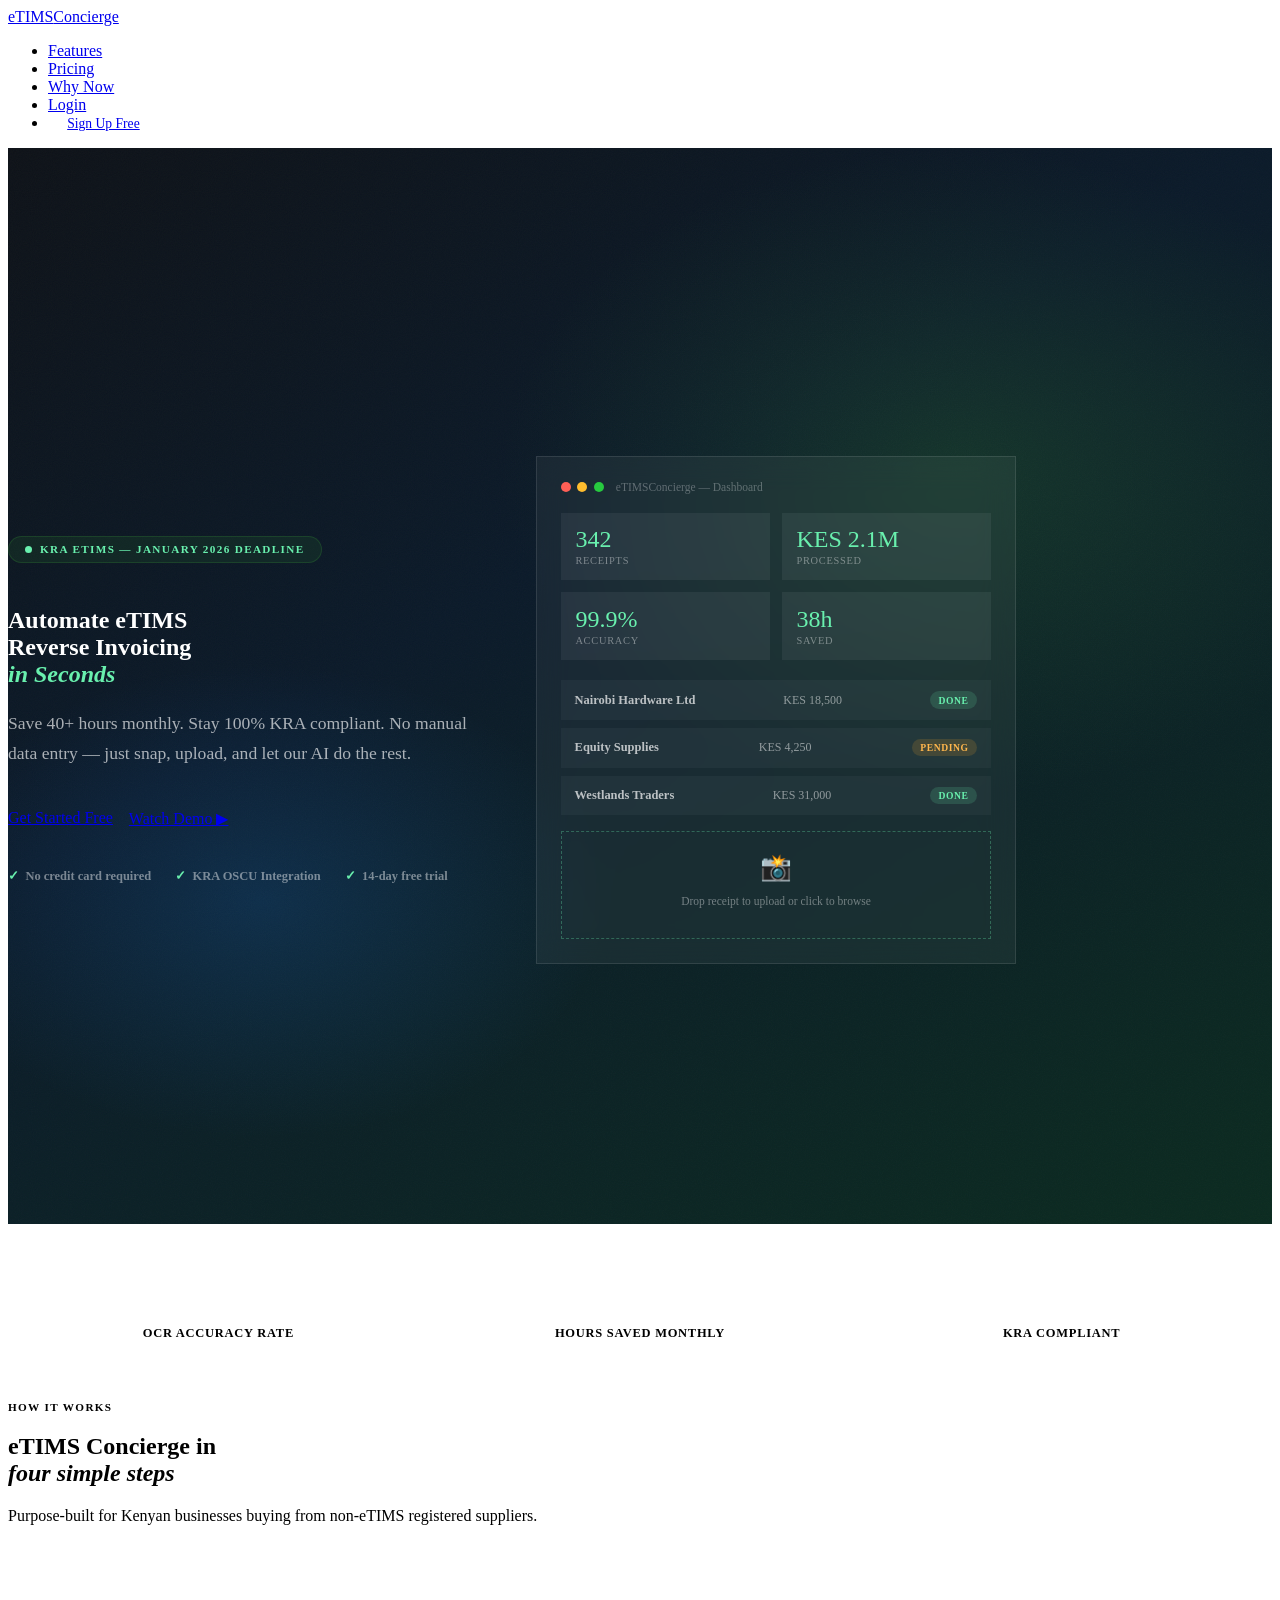
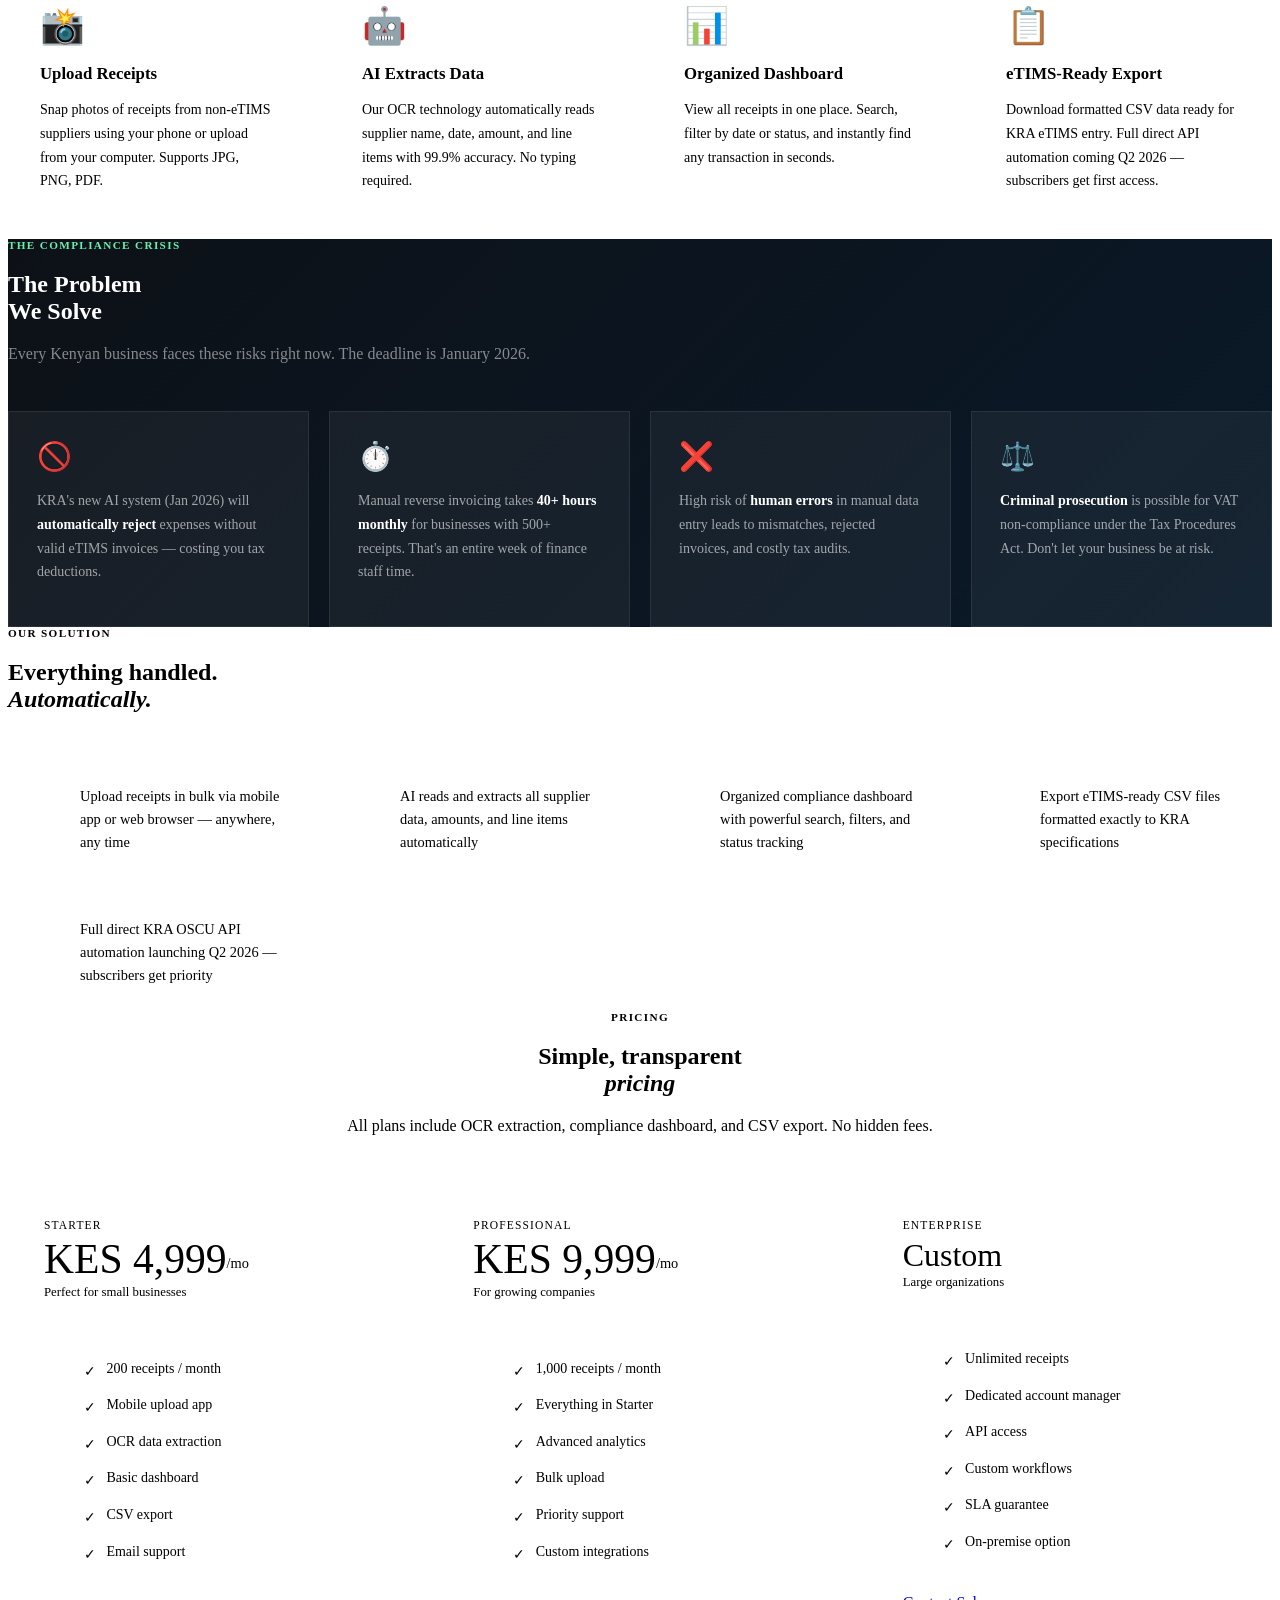
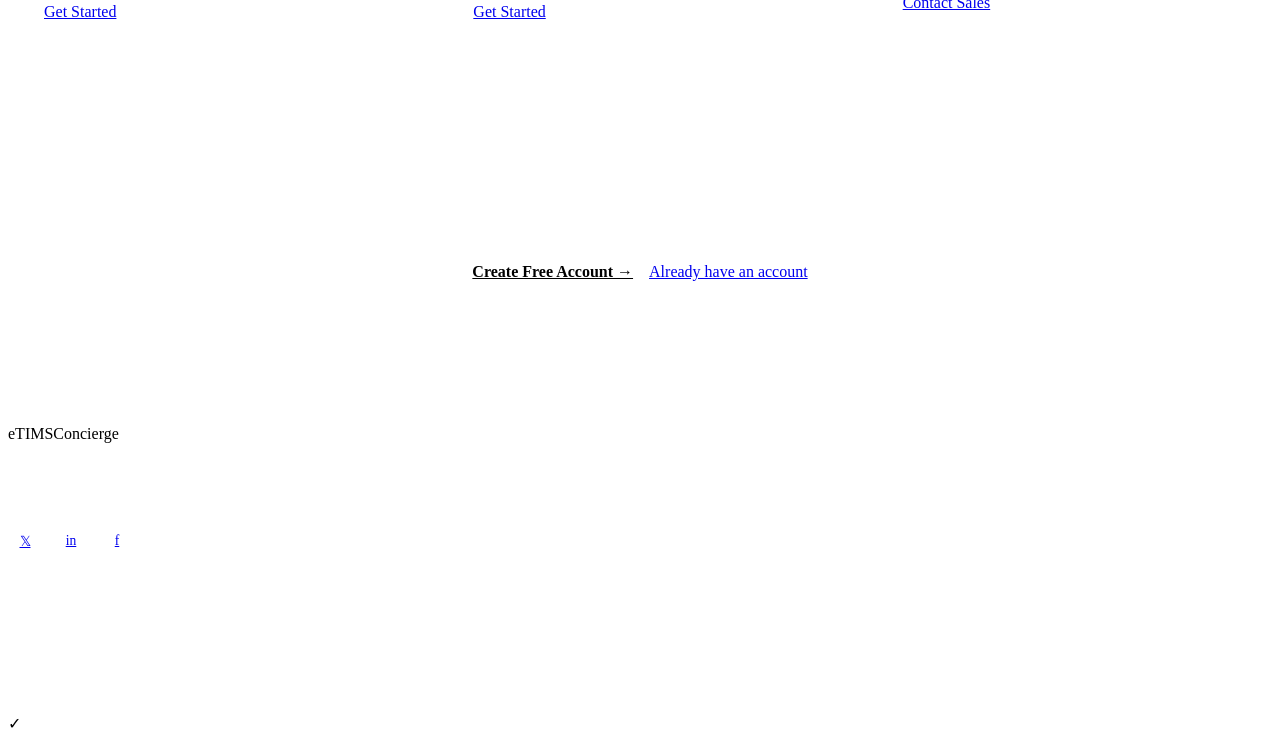
==== index.html @ af69a280 "Add files via upload" ====
<!DOCTYPE html>
<html lang="en">
<head>
  <meta charset="UTF-8" />
  <meta name="viewport" content="width=device-width, initial-scale=1.0" />
  <meta name="description" content="eTIMS Concierge — Automated reverse invoicing for KRA eTIMS compliance. Save 40+ hours monthly. Built for Kenyan businesses." />
  <title>eTIMS Concierge — Automate KRA Reverse Invoicing</title>
  <link rel="stylesheet" href="styles.css" />
  <style>
    /* ─── HERO ─── */
    .hero {
      min-height: 100svh;
      background: linear-gradient(150deg, #0D1117 0%, #0A1929 40%, #0A2A1F 100%);
      display: flex; align-items: center;
      padding: 7rem 0 4rem;
      position: relative; overflow: hidden;
    }
    .hero::before {
      content: '';
      position: absolute; inset: 0;
      background:
        radial-gradient(ellipse 60% 50% at 75% 30%, rgba(46,125,50,.25) 0%, transparent 60%),
        radial-gradient(ellipse 50% 40% at 20% 70%, rgba(25,118,210,.2) 0%, transparent 55%);
    }
    .hero-grid {
      position: relative; z-index: 1;
      display: grid; gap: 3rem;
      align-items: center;
    }
    @media(min-width:900px) { .hero-grid { grid-template-columns: 1fr 1fr; } }

    .hero-eyebrow {
      display: inline-flex; align-items: center; gap: .5rem;
      padding: .4rem 1rem;
      background: rgba(46,125,50,.15);
      border: 1px solid rgba(46,125,50,.3);
      border-radius: 100px;
      font-family: var(--ff-mono); font-size: .7rem; font-weight: 600;
      letter-spacing: .12em; text-transform: uppercase;
      color: #69F0AE;
      margin-bottom: 1.5rem;
    }
    .hero-eyebrow .live-dot {
      width: 7px; height: 7px; border-radius: 50%;
      background: #69F0AE;
      animation: blink 2s ease-in-out infinite;
    }
    @keyframes blink { 0%,100%{opacity:1;box-shadow:0 0 0 0 rgba(105,240,174,.4)} 50%{opacity:.5;box-shadow:0 0 0 6px rgba(105,240,174,0)} }

    .hero h1 { color: #fff; margin-bottom: 1.25rem; }
    .hero h1 em { font-style: italic; color: #69F0AE; }

    .hero-sub {
      font-size: 1.1rem; line-height: 1.75;
      color: rgba(255,255,255,.65);
      max-width: 480px; margin-bottom: 2.5rem;
    }
    .hero-actions { display: flex; gap: 1rem; flex-wrap: wrap; }

    .hero-trust {
      margin-top: 2.5rem;
      display: flex; gap: 1.5rem; flex-wrap: wrap;
    }
    .trust-chip {
      display: flex; align-items: center; gap: .4rem;
      font-size: .78rem; font-weight: 600; color: rgba(255,255,255,.45);
    }
    .trust-chip .chk { color: #69F0AE; font-size: .8rem; }

    /* Hero visual */
    .hero-visual {
      display: flex; justify-content: center; align-items: center;
    }
    .dash-mock {
      width: 100%; max-width: 440px;
      background: rgba(255,255,255,.05);
      border: 1px solid rgba(255,255,255,.1);
      border-radius: var(--r-xl);
      backdrop-filter: blur(16px);
      padding: 1.5rem;
      box-shadow: var(--shadow-xl);
    }
    .mock-topbar {
      display: flex; align-items: center; gap: .75rem;
      margin-bottom: 1.25rem;
    }
    .mock-dots { display: flex; gap: .4rem; }
    .mock-dots span {
      width: 10px; height: 10px; border-radius: 50%;
    }
    .mock-dots span:nth-child(1) { background: #FF5F56; }
    .mock-dots span:nth-child(2) { background: #FFBD2E; }
    .mock-dots span:nth-child(3) { background: #27C93F; }
    .mock-title { font-family: var(--ff-mono); font-size: .72rem; color: rgba(255,255,255,.3); }

    .mock-stats {
      display: grid; grid-template-columns: repeat(2, 1fr); gap: .75rem;
      margin-bottom: 1.25rem;
    }
    .mock-stat {
      background: rgba(255,255,255,.06);
      border-radius: var(--r-md);
      padding: .9rem;
    }
    .mock-stat .n { font-family: var(--ff-display); font-size: 1.5rem; color: #69F0AE; line-height: 1; }
    .mock-stat .l { font-size: .65rem; color: rgba(255,255,255,.4); margin-top: .25rem; text-transform: uppercase; letter-spacing: .07em; }

    .mock-row {
      display: flex; justify-content: space-between; align-items: center;
      padding: .7rem .85rem;
      background: rgba(255,255,255,.04);
      border-radius: var(--r-sm);
      margin-bottom: .5rem;
    }
    .mock-row:last-child { margin: 0; }
    .mock-row .sup { font-size: .78rem; color: rgba(255,255,255,.7); font-weight: 600; }
    .mock-row .amt { font-family: var(--ff-mono); font-size: .75rem; color: rgba(255,255,255,.5); }
    .mock-row .tag {
      font-size: .6rem; font-weight: 700;
      padding: .2rem .55rem; border-radius: 100px;
      letter-spacing: .06em; text-transform: uppercase;
    }
    .tag-done { background: rgba(105,240,174,.15); color: #69F0AE; }
    .tag-pend { background: rgba(255,167,38,.15); color: #FFB74D; }

    .mock-upload {
      margin-top: 1rem;
      border: 1.5px dashed rgba(105,240,174,.3);
      border-radius: var(--r-md);
      padding: 1.25rem;
      text-align: center;
      cursor: pointer;
      transition: background .2s;
    }
    .mock-upload:hover { background: rgba(105,240,174,.05); }
    .mock-upload .ico { font-size: 1.6rem; margin-bottom: .4rem; }
    .mock-upload p { font-size: .72rem; color: rgba(255,255,255,.4); }

    /* ─── STATS BAR ─── */
    .stats-bar {
      background: var(--surface);
      border-bottom: 1px solid var(--border);
      padding: 2rem 0;
    }
    .stats-inner {
      display: grid; grid-template-columns: repeat(3, 1fr);
      gap: 1px; background: var(--border);
      border: 1px solid var(--border); border-radius: var(--r-lg);
      overflow: hidden;
    }
    .stat-item {
      background: var(--surface);
      padding: 1.75rem 2rem; text-align: center;
    }
    .stat-n {
      font-family: var(--ff-display);
      font-size: 2.4rem; line-height: 1;
      background: linear-gradient(135deg, var(--green-l), var(--blue-m));
      -webkit-background-clip: text; -webkit-text-fill-color: transparent;
      margin-bottom: .25rem;
    }
    .stat-l { font-size: .78rem; font-weight: 700; color: var(--mist); letter-spacing: .06em; text-transform: uppercase; }

    /* ─── FEATURES ─── */
    .features { background: var(--bg); }
    .features-grid {
      display: grid;
      grid-template-columns: repeat(auto-fit, minmax(250px, 1fr));
      gap: 1.5rem; margin-top: 3rem;
    }
    .feat-card {
      border: 1px solid var(--border);
      border-radius: var(--r-lg);
      padding: 2rem;
      background: var(--surface);
      position: relative; overflow: hidden;
      transition: transform .3s var(--ease), box-shadow .3s var(--ease), border-color .3s;
    }
    .feat-card::before {
      content: '';
      position: absolute; top: 0; left: 0; right: 0; height: 3px;
      background: linear-gradient(90deg, var(--green-l), var(--blue-m));
      transform: scaleX(0); transform-origin: left;
      transition: transform .35s var(--ease);
    }
    .feat-card:hover { transform: translateY(-5px); box-shadow: var(--shadow-md); border-color: transparent; }
    .feat-card:hover::before { transform: scaleX(1); }
    .feat-icon { font-size: 2.25rem; margin-bottom: 1rem; }
    .feat-card h3 { margin-bottom: .5rem; font-size: 1.05rem; }
    .feat-card p  { font-size: .875rem; line-height: 1.7; }

    /* ─── PROBLEM ─── */
    .problem { background: linear-gradient(135deg, #0D1117, #0A1929); }
    .problem h2 { color: #fff; }
    .problem .section-sub { color: rgba(255,255,255,.5); margin-top: .5rem; margin-bottom: 3rem; }

    .prob-grid {
      display: grid; grid-template-columns: repeat(auto-fit, minmax(240px, 1fr));
      gap: 1.25rem;
    }
    .prob-item {
      background: rgba(255,255,255,.05);
      border: 1px solid rgba(255,255,255,.08);
      border-radius: var(--r-lg); padding: 1.75rem;
      transition: background .3s, transform .3s;
    }
    .prob-item:hover { background: rgba(255,255,255,.08); transform: translateY(-3px); }
    .prob-item .ico { font-size: 1.75rem; margin-bottom: 1rem; }
    .prob-item p { font-size: .875rem; color: rgba(255,255,255,.6); line-height: 1.7; }

    /* ─── SOLUTION ─── */
    .solution { background: var(--green-pale); }
    .solution-list {
      display: grid; gap: 1rem; margin-top: 3rem;
      grid-template-columns: repeat(auto-fit, minmax(260px, 1fr));
    }
    .sol-item {
      display: flex; gap: 1rem; align-items: flex-start;
      background: var(--surface); border-radius: var(--r-lg); padding: 1.5rem;
      box-shadow: var(--shadow-sm);
    }
    .sol-num {
      width: 32px; height: 32px; flex-shrink: 0;
      background: linear-gradient(135deg, var(--green-l), var(--green-d));
      color: #fff; border-radius: 50%;
      display: grid; place-items: center;
      font-family: var(--ff-mono); font-size: .8rem; font-weight: 600;
    }
    .sol-item p { font-size: .9rem; color: var(--slate); margin: 0; line-height: 1.6; }

    /* ─── PRICING ─── */
    .pricing-grid {
      display: grid; gap: 1.5rem;
      grid-template-columns: repeat(auto-fit, minmax(280px, 1fr));
      align-items: start; margin-top: 3rem;
    }
    .price-card {
      background: var(--surface); border: 1.5px solid var(--border);
      border-radius: var(--r-xl); padding: 2.25rem;
      position: relative;
      transition: transform .3s, box-shadow .3s;
    }
    .price-card:hover { transform: translateY(-5px); box-shadow: var(--shadow-lg); }
    .price-card.hot {
      border-color: var(--green);
      box-shadow: 0 0 0 1px var(--green), var(--shadow-lg);
    }
    .price-chip {
      position: absolute; top: -12px; left: 50%; transform: translateX(-50%);
      background: linear-gradient(135deg, var(--green-l), var(--green-d));
      color: #fff; padding: .3rem 1.1rem; border-radius: 100px;
      font-size: .68rem; font-weight: 800; letter-spacing: .1em; text-transform: uppercase;
    }
    .price-tier { font-family: var(--ff-mono); font-size: .72rem; color: var(--mist); letter-spacing: .1em; text-transform: uppercase; margin-bottom: .5rem; }
    .price-amount {
      font-family: var(--ff-display);
      font-size: 2.6rem; line-height: 1; color: var(--ink);
      margin-bottom: .25rem;
    }
    .price-amount sub { font-family: var(--ff-body); font-size: .9rem; color: var(--mist); vertical-align: middle; }
    .price-period { font-size: .8rem; color: var(--mist); margin-bottom: 1.75rem; }
    .price-divider { border: none; border-top: 1px solid var(--border); margin: 1.5rem 0; }
    .price-feats { list-style: none; margin-bottom: 2rem; }
    .price-feats li {
      display: flex; gap: .65rem; align-items: flex-start;
      padding: .55rem 0; font-size: .875rem; color: var(--slate);
      border-bottom: 1px solid var(--border);
    }
    .price-feats li:last-child { border: none; }
    .price-feats .chk { color: var(--green); font-size: .85rem; flex-shrink: 0; margin-top: 2px; }

    /* ─── CTA ─── */
    .cta-band {
      background: linear-gradient(135deg, var(--green-d) 0%, var(--blue) 100%);
      padding: 5rem 0; text-align: center; position: relative; overflow: hidden;
    }
    .cta-band::before {
      content: '';
      position: absolute; top: -60%; left: -10%; right: -10%;
      height: 200%;
      background: url("data:image/svg+xml,%3Csvg width='60' height='60' viewBox='0 0 60 60' xmlns='http://www.w3.org/2000/svg'%3E%3Cg fill='%23ffffff' fill-opacity='0.04'%3E%3Cpath d='M36 34v-4h-2v4h-4v2h4v4h2v-4h4v-2h-4zm0-30V0h-2v4h-4v2h4v4h2V6h4V4h-4zM6 34v-4H4v4H0v2h4v4h2v-4h4v-2H6zM6 4V0H4v4H0v2h4v4h2V6h4V4H6z'/%3E%3C/g%3E%3C/svg%3E");
    }
    .cta-band h2 { color: #fff; position: relative; z-index: 1; margin-bottom: 1rem; }
    .cta-band p  { color: rgba(255,255,255,.75); font-size: 1.1rem; margin-bottom: 2.5rem; position: relative; z-index: 1; }
    .cta-band .hero-actions { justify-content: center; position: relative; z-index: 1; }

    /* ─── FOOTER ─── */
    footer {
      background: var(--ink); padding: 4rem 0 2rem;
    }
    .footer-grid {
      display: grid; gap: 3rem;
      grid-template-columns: 2fr 1fr 1fr 1fr;
      margin-bottom: 3rem;
    }
    @media(max-width:768px) { .footer-grid { grid-template-columns: 1fr 1fr; } }
    .footer-brand { font-size: .875rem; color: rgba(255,255,255,.4); max-width: 260px; line-height: 1.7; }
    .footer-col h4 {
      font-family: var(--ff-mono); font-size: .65rem; font-weight: 600;
      letter-spacing: .12em; text-transform: uppercase;
      color: rgba(255,255,255,.3); margin-bottom: 1.25rem;
    }
    .footer-col ul { list-style: none; }
    .footer-col li { margin-bottom: .6rem; }
    .footer-col a { font-size: .85rem; color: rgba(255,255,255,.45); }
    .footer-col a:hover { color: #fff; }
    .footer-bottom {
      padding-top: 2rem; border-top: 1px solid rgba(255,255,255,.06);
      display: flex; justify-content: space-between; align-items: center; flex-wrap: wrap; gap: 1rem;
      font-size: .78rem; color: rgba(255,255,255,.25);
    }
    .social-row { display: flex; gap: .75rem; }
    .social-btn {
      width: 34px; height: 34px; border-radius: 50%;
      background: rgba(255,255,255,.07);
      display: grid; place-items: center; font-size: .85rem;
      transition: background .2s, transform .2s;
    }
    .social-btn:hover { background: var(--green); transform: translateY(-2px); }

    /* Grain overlay */
    .grain::after {
      content: '';
      position: absolute; inset: 0; pointer-events: none; z-index: 0;
      background-image: url("data:image/svg+xml,%3Csvg viewBox='0 0 200 200' xmlns='http://www.w3.org/2000/svg'%3E%3Cfilter id='n'%3E%3CfeTurbulence type='fractalNoise' baseFrequency='.85' numOctaves='4' stitchTiles='stitch'/%3E%3C/filter%3E%3Crect width='100%25' height='100%25' filter='url(%23n)' opacity='.03'/%3E%3C/svg%3E");
      background-size: 180px;
    }
    .hero { position: relative; }
    .hero > * { position: relative; z-index: 1; }

    /* Mobile hamburger */
    .hamburger { display: flex; flex-direction: column; gap: 4px; padding: .5rem; }
    .hamburger span { display: block; width: 22px; height: 2.5px; background: var(--ink); border-radius: 2px; transition: all .3s; }
    @media(min-width:769px) { .hamburger { display: none; } }

    .mobile-nav-menu {
      display: none; flex-direction: column; gap: .5rem;
      padding: 1rem 1.5rem;
      background: var(--surface); border-bottom: 1px solid var(--border);
      position: fixed; top: 68px; inset-inline: 0; z-index: 800;
    }
    .mobile-nav-menu.open { display: flex; }
    .mobile-nav-menu a {
      padding: .75rem 1rem; font-weight: 600; font-size: .9rem;
      border-radius: var(--r-sm); color: var(--slate);
    }
    .mobile-nav-menu a:hover { background: var(--bg); color: var(--green); }
  </style>
</head>
<body>

<!-- ─── NAV ─── -->
<nav class="site-nav" id="nav">
  <div class="container">
    <a href="index.html" class="nav-logo"><span class="g">eTIMS</span><span class="b">Concierge</span></a>
    <ul class="nav-menu hide-mobile">
      <li><a href="#features">Features</a></li>
      <li><a href="#pricing">Pricing</a></li>
      <li><a href="#problem">Why Now</a></li>
      <li><a href="login.html">Login</a></li>
      <li><a href="signup.html" class="btn btn-primary" style="padding:.55rem 1.2rem; font-size:.85rem;">Sign Up Free</a></li>
    </ul>
    <button class="hamburger hide-desktop" id="hamburger" aria-label="Toggle menu">
      <span></span><span></span><span></span>
    </button>
  </div>
</nav>

<div class="mobile-nav-menu" id="mobileMenu">
  <a href="#features" onclick="closeMobile()">Features</a>
  <a href="#pricing" onclick="closeMobile()">Pricing</a>
  <a href="#problem" onclick="closeMobile()">Why Now</a>
  <a href="login.html">Login</a>
  <a href="signup.html" style="color:var(--green); font-weight:700;">Sign Up Free →</a>
</div>

<!-- ─── HERO ─── -->
<section class="hero grain" aria-labelledby="hero-h">
  <div class="container">
    <div class="hero-grid">
      <div class="hero-text" style="animation: fadeUp .8s var(--ease-out) both;">
        <div class="hero-eyebrow">
          <span class="live-dot"></span>
          KRA eTIMS — January 2026 Deadline
        </div>
        <h1 id="hero-h">
          Automate eTIMS<br>
          Reverse Invoicing<br>
          <em>in Seconds</em>
        </h1>
        <p class="hero-sub">
          Save 40+ hours monthly. Stay 100% KRA compliant. No manual data entry — just snap, upload, and let our AI do the rest.
        </p>
        <div class="hero-actions">
          <a href="signup.html" class="btn btn-primary btn-lg">Get Started Free</a>
          <a href="#features" class="btn btn-ghost btn-lg">Watch Demo ▶</a>
        </div>
        <div class="hero-trust">
          <span class="trust-chip"><span class="chk">✓</span> No credit card required</span>
          <span class="trust-chip"><span class="chk">✓</span> KRA OSCU Integration</span>
          <span class="trust-chip"><span class="chk">✓</span> 14-day free trial</span>
        </div>
      </div>

      <div class="hero-visual" style="animation: fadeUp .8s var(--ease-out) .15s both;">
        <div class="dash-mock">
          <div class="mock-topbar">
            <div class="mock-dots"><span></span><span></span><span></span></div>
            <div class="mock-title">eTIMSConcierge — Dashboard</div>
          </div>
          <div class="mock-stats">
            <div class="mock-stat"><div class="n">342</div><div class="l">Receipts</div></div>
            <div class="mock-stat"><div class="n">KES 2.1M</div><div class="l">Processed</div></div>
            <div class="mock-stat"><div class="n">99.9%</div><div class="l">Accuracy</div></div>
            <div class="mock-stat"><div class="n">38h</div><div class="l">Saved</div></div>
          </div>
          <div class="mock-row">
            <span class="sup">Nairobi Hardware Ltd</span>
            <span class="amt">KES 18,500</span>
            <span class="tag tag-done">Done</span>
          </div>
          <div class="mock-row">
            <span class="sup">Equity Supplies</span>
            <span class="amt">KES 4,250</span>
            <span class="tag tag-pend">Pending</span>
          </div>
          <div class="mock-row">
            <span class="sup">Westlands Traders</span>
            <span class="amt">KES 31,000</span>
            <span class="tag tag-done">Done</span>
          </div>
          <div class="mock-upload">
            <div class="ico">📸</div>
            <p>Drop receipt to upload or click to browse</p>
          </div>
        </div>
      </div>
    </div>
  </div>
</section>

<!-- ─── STATS BAR ─── -->
<div class="stats-bar">
  <div class="container">
    <div class="stats-inner">
      <div class="stat-item reveal">
        <div class="stat-n">99.9%</div>
        <div class="stat-l">OCR Accuracy Rate</div>
      </div>
      <div class="stat-item reveal d1">
        <div class="stat-n">40+</div>
        <div class="stat-l">Hours Saved Monthly</div>
      </div>
      <div class="stat-item reveal d2">
        <div class="stat-n">100%</div>
        <div class="stat-l">KRA Compliant</div>
      </div>
    </div>
  </div>
</div>

<!-- ─── FEATURES ─── -->
<section id="features" class="section features">
  <div class="container">
    <div class="reveal" style="max-width:600px;">
      <div style="font-family:var(--ff-mono);font-size:.7rem;font-weight:600;letter-spacing:.12em;text-transform:uppercase;color:var(--green);margin-bottom:.75rem;">How It Works</div>
      <h2>eTIMS Concierge in<br><em style="font-style:italic;color:var(--green);">four simple steps</em></h2>
      <p style="margin-top:.75rem;">Purpose-built for Kenyan businesses buying from non-eTIMS registered suppliers.</p>
    </div>
    <div class="features-grid">
      <div class="feat-card reveal">
        <div class="feat-icon">📸</div>
        <h3>Upload Receipts</h3>
        <p>Snap photos of receipts from non-eTIMS suppliers using your phone or upload from your computer. Supports JPG, PNG, PDF.</p>
      </div>
      <div class="feat-card reveal d1">
        <div class="feat-icon">🤖</div>
        <h3>AI Extracts Data</h3>
        <p>Our OCR technology automatically reads supplier name, date, amount, and line items with 99.9% accuracy. No typing required.</p>
      </div>
      <div class="feat-card reveal d2">
        <div class="feat-icon">📊</div>
        <h3>Organized Dashboard</h3>
        <p>View all receipts in one place. Search, filter by date or status, and instantly find any transaction in seconds.</p>
      </div>
      <div class="feat-card reveal d3">
        <div class="feat-icon">📋</div>
        <h3>eTIMS-Ready Export</h3>
        <p>Download formatted CSV data ready for KRA eTIMS entry. Full direct API automation coming Q2 2026 — subscribers get first access.</p>
      </div>
    </div>
  </div>
</section>

<!-- ─── PROBLEM ─── -->
<section id="problem" class="section problem">
  <div class="container">
    <div class="reveal" style="max-width:600px;">
      <div style="font-family:var(--ff-mono);font-size:.7rem;font-weight:600;letter-spacing:.12em;text-transform:uppercase;color:#69F0AE;margin-bottom:.75rem;">The Compliance Crisis</div>
      <h2>The Problem<br>We Solve</h2>
      <p class="section-sub">Every Kenyan business faces these risks right now. The deadline is January 2026.</p>
    </div>
    <div class="prob-grid">
      <div class="prob-item reveal">
        <div class="ico">🚫</div>
        <p>KRA's new AI system (Jan 2026) will <strong style="color:#fff;">automatically reject</strong> expenses without valid eTIMS invoices — costing you tax deductions.</p>
      </div>
      <div class="prob-item reveal d1">
        <div class="ico">⏱️</div>
        <p>Manual reverse invoicing takes <strong style="color:#fff;">40+ hours monthly</strong> for businesses with 500+ receipts. That's an entire week of finance staff time.</p>
      </div>
      <div class="prob-item reveal d2">
        <div class="ico">❌</div>
        <p>High risk of <strong style="color:#fff;">human errors</strong> in manual data entry leads to mismatches, rejected invoices, and costly tax audits.</p>
      </div>
      <div class="prob-item reveal d3">
        <div class="ico">⚖️</div>
        <p><strong style="color:#fff;">Criminal prosecution</strong> is possible for VAT non-compliance under the Tax Procedures Act. Don't let your business be at risk.</p>
      </div>
    </div>
  </div>
</section>

<!-- ─── SOLUTION ─── -->
<section class="section solution">
  <div class="container">
    <div class="reveal" style="max-width:600px;">
      <div style="font-family:var(--ff-mono);font-size:.7rem;font-weight:600;letter-spacing:.12em;text-transform:uppercase;color:var(--green);margin-bottom:.75rem;">Our Solution</div>
      <h2>Everything handled.<br><em style="font-style:italic;color:var(--green);">Automatically.</em></h2>
    </div>
    <div class="solution-list">
      <div class="sol-item reveal"><div class="sol-num">1</div><p>Upload receipts in bulk via mobile app or web browser — anywhere, any time</p></div>
      <div class="sol-item reveal d1"><div class="sol-num">2</div><p>AI reads and extracts all supplier data, amounts, and line items automatically</p></div>
      <div class="sol-item reveal d2"><div class="sol-num">3</div><p>Organized compliance dashboard with powerful search, filters, and status tracking</p></div>
      <div class="sol-item reveal d3"><div class="sol-num">4</div><p>Export eTIMS-ready CSV files formatted exactly to KRA specifications</p></div>
      <div class="sol-item reveal"><div class="sol-num">5</div><p>Full direct KRA OSCU API automation launching Q2 2026 — subscribers get priority</p></div>
    </div>
  </div>
</section>

<!-- ─── PRICING ─── -->
<section id="pricing" class="section" style="background:var(--bg);">
  <div class="container">
    <div class="reveal" style="max-width:600px; margin: 0 auto 3rem; text-align:center;">
      <div style="font-family:var(--ff-mono);font-size:.7rem;font-weight:600;letter-spacing:.12em;text-transform:uppercase;color:var(--green);margin-bottom:.75rem;">Pricing</div>
      <h2>Simple, transparent<br><em style="font-style:italic;color:var(--green);">pricing</em></h2>
      <p style="margin-top:.75rem;">All plans include OCR extraction, compliance dashboard, and CSV export. No hidden fees.</p>
    </div>
    <div class="pricing-grid">
      <div class="price-card reveal">
        <div class="price-tier">Starter</div>
        <div class="price-amount">KES 4,999<sub>/mo</sub></div>
        <div class="price-period">Perfect for small businesses</div>
        <hr class="price-divider" />
        <ul class="price-feats">
          <li><span class="chk">✓</span> 200 receipts / month</li>
          <li><span class="chk">✓</span> Mobile upload app</li>
          <li><span class="chk">✓</span> OCR data extraction</li>
          <li><span class="chk">✓</span> Basic dashboard</li>
          <li><span class="chk">✓</span> CSV export</li>
          <li><span class="chk">✓</span> Email support</li>
        </ul>
        <a href="signup.html" class="btn btn-secondary btn-full">Get Started</a>
      </div>
      <div class="price-card hot reveal d1">
        <div class="price-chip">Most Popular</div>
        <div class="price-tier">Professional</div>
        <div class="price-amount">KES 9,999<sub>/mo</sub></div>
        <div class="price-period">For growing companies</div>
        <hr class="price-divider" />
        <ul class="price-feats">
          <li><span class="chk">✓</span> 1,000 receipts / month</li>
          <li><span class="chk">✓</span> Everything in Starter</li>
          <li><span class="chk">✓</span> Advanced analytics</li>
          <li><span class="chk">✓</span> Bulk upload</li>
          <li><span class="chk">✓</span> Priority support</li>
          <li><span class="chk">✓</span> Custom integrations</li>
        </ul>
        <a href="signup.html" class="btn btn-primary btn-full">Get Started</a>
      </div>
      <div class="price-card reveal d2">
        <div class="price-tier">Enterprise</div>
        <div class="price-amount" style="font-size:2rem;">Custom</div>
        <div class="price-period">Large organizations</div>
        <hr class="price-divider" />
        <ul class="price-feats">
          <li><span class="chk">✓</span> Unlimited receipts</li>
          <li><span class="chk">✓</span> Dedicated account manager</li>
          <li><span class="chk">✓</span> API access</li>
          <li><span class="chk">✓</span> Custom workflows</li>
          <li><span class="chk">✓</span> SLA guarantee</li>
          <li><span class="chk">✓</span> On-premise option</li>
        </ul>
        <a href="signup.html" class="btn btn-secondary btn-full">Contact Sales</a>
      </div>
    </div>
  </div>
</section>

<!-- ─── CTA BAND ─── -->
<div class="cta-band">
  <div class="container">
    <h2>Ready to save 40+ hours per month?</h2>
    <p>Join businesses already compliant for January 2026. Free for 14 days.</p>
    <div class="hero-actions">
      <a href="signup.html" class="btn btn-white btn-lg" style="background:#fff;color:var(--green);font-weight:700;">Create Free Account →</a>
      <a href="login.html" class="btn btn-ghost btn-lg">Already have an account</a>
    </div>
  </div>
</div>

<!-- ─── FOOTER ─── -->
<footer>
  <div class="container">
    <div class="footer-grid">
      <div>
        <div class="nav-logo" style="margin-bottom:.75rem;"><span class="g">eTIMS</span><span class="b">Concierge</span></div>
        <p class="footer-brand">Automated reverse invoicing for Kenyan businesses. KRA compliant. Built in Nairobi.</p>
        <div class="social-row" style="margin-top:1.25rem;">
          <a href="#" class="social-btn" aria-label="Twitter">𝕏</a>
          <a href="#" class="social-btn" aria-label="LinkedIn">in</a>
          <a href="#" class="social-btn" aria-label="Facebook">f</a>
        </div>
      </div>
      <div class="footer-col">
        <h4>Product</h4>
        <ul>
          <li><a href="#features">Features</a></li>
          <li><a href="#pricing">Pricing</a></li>
          <li><a href="dashboard.html">Dashboard</a></li>
          <li><a href="#">API Docs</a></li>
        </ul>
      </div>
      <div class="footer-col">
        <h4>Company</h4>
        <ul>
          <li><a href="#">About Us</a></li>
          <li><a href="#">Blog</a></li>
          <li><a href="#">Careers</a></li>
          <li><a href="#">Contact</a></li>
        </ul>
      </div>
      <div class="footer-col">
        <h4>Legal</h4>
        <ul>
          <li><a href="#">Privacy Policy</a></li>
          <li><a href="#">Terms of Service</a></li>
          <li><a href="#">KRA Compliance</a></li>
          <li><a href="#">Cookie Policy</a></li>
        </ul>
      </div>
    </div>
    <div class="footer-bottom">
      <span>© 2026 eTIMS Concierge. All rights reserved. Built for Kenyan businesses.</span>
      <span>Powered by Supabase</span>
    </div>
  </div>
</footer>

<div id="toast"><span class="toast-icon">✓</span><span id="toast-msg"></span></div>

<script>
  /* Nav scroll */
  const nav = document.getElementById('nav');
  window.addEventListener('scroll', () => nav.classList.toggle('scrolled', window.scrollY > 40));

  /* Mobile menu */
  const hamburger = document.getElementById('hamburger');
  const mobileMenu = document.getElementById('mobileMenu');
  hamburger.addEventListener('click', () => mobileMenu.classList.toggle('open'));
  function closeMobile() { mobileMenu.classList.remove('open'); }
  document.addEventListener('click', e => {
    if (!hamburger.contains(e.target) && !mobileMenu.contains(e.target)) closeMobile();
  });

  /* Scroll reveal */
  const ro = new IntersectionObserver(entries => {
    entries.forEach(e => { if (e.isIntersecting) { e.target.classList.add('in'); ro.unobserve(e.target); } });
  }, { threshold: 0.1 });
  document.querySelectorAll('.reveal').forEach(el => ro.observe(el));

  /* Smooth anchor scroll */
  document.querySelectorAll('a[href^="#"]').forEach(a => {
    a.addEventListener('click', e => {
      const target = document.querySelector(a.getAttribute('href'));
      if (target) { e.preventDefault(); target.scrollIntoView({ behavior: 'smooth', block: 'start' }); }
    });
  });

  /* Fade-up keyframe */
  const style = document.createElement('style');
  style.textContent = `@keyframes fadeUp { from{opacity:0;transform:translateY(28px)} to{opacity:1;transform:none} }`;
  document.head.appendChild(style);
</script>
</body>
</html>
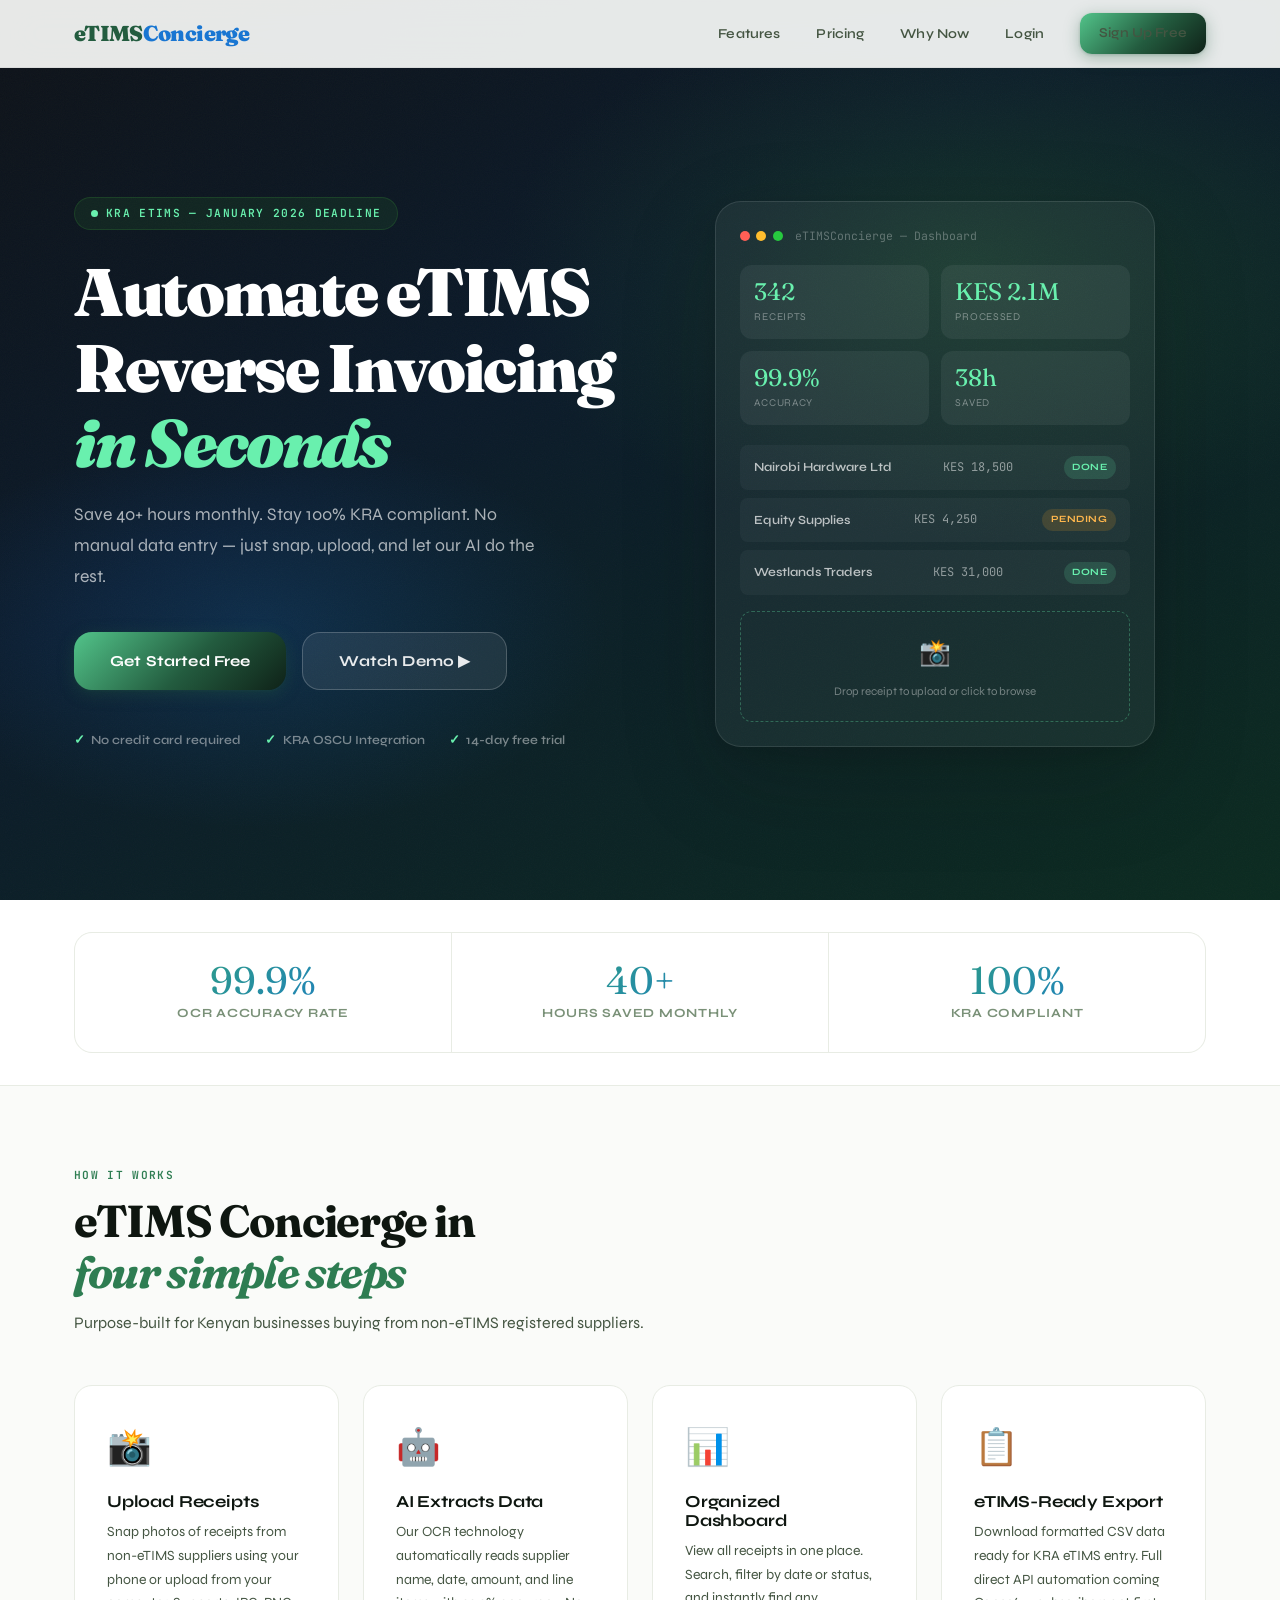
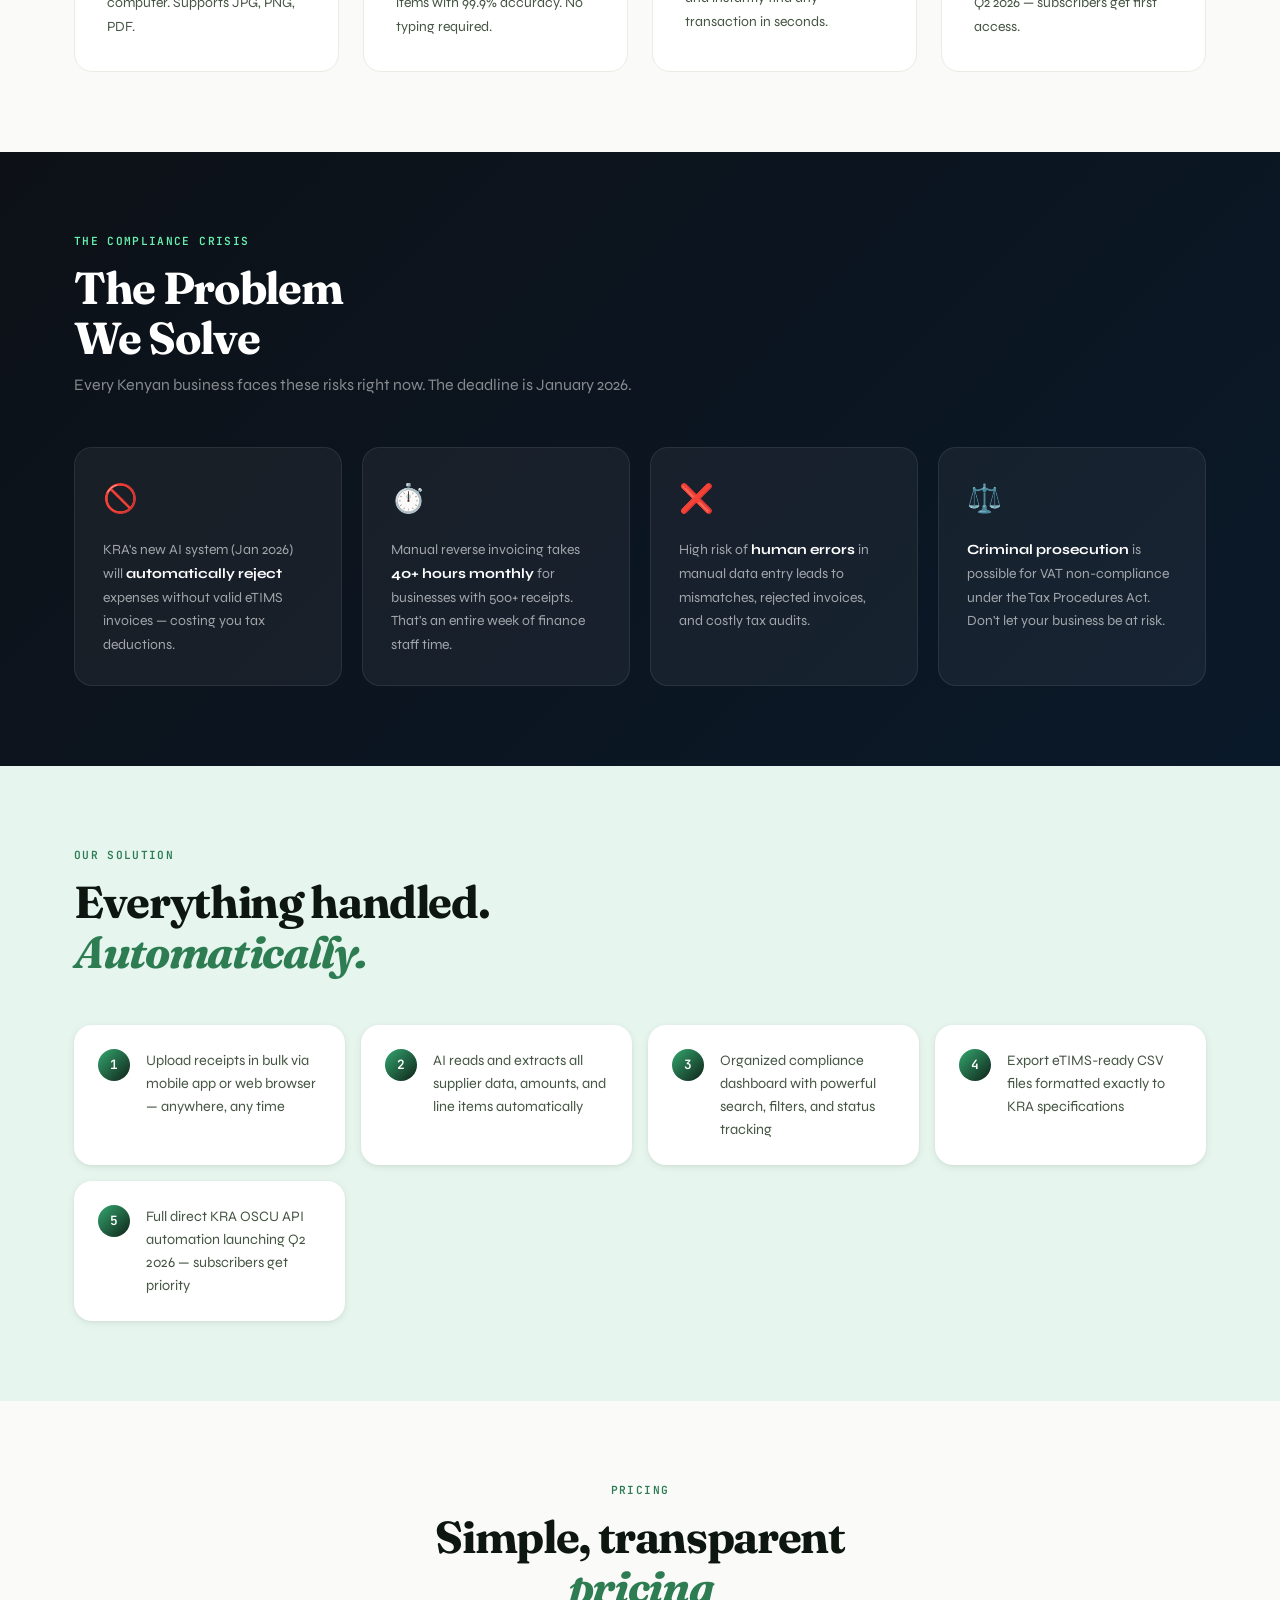
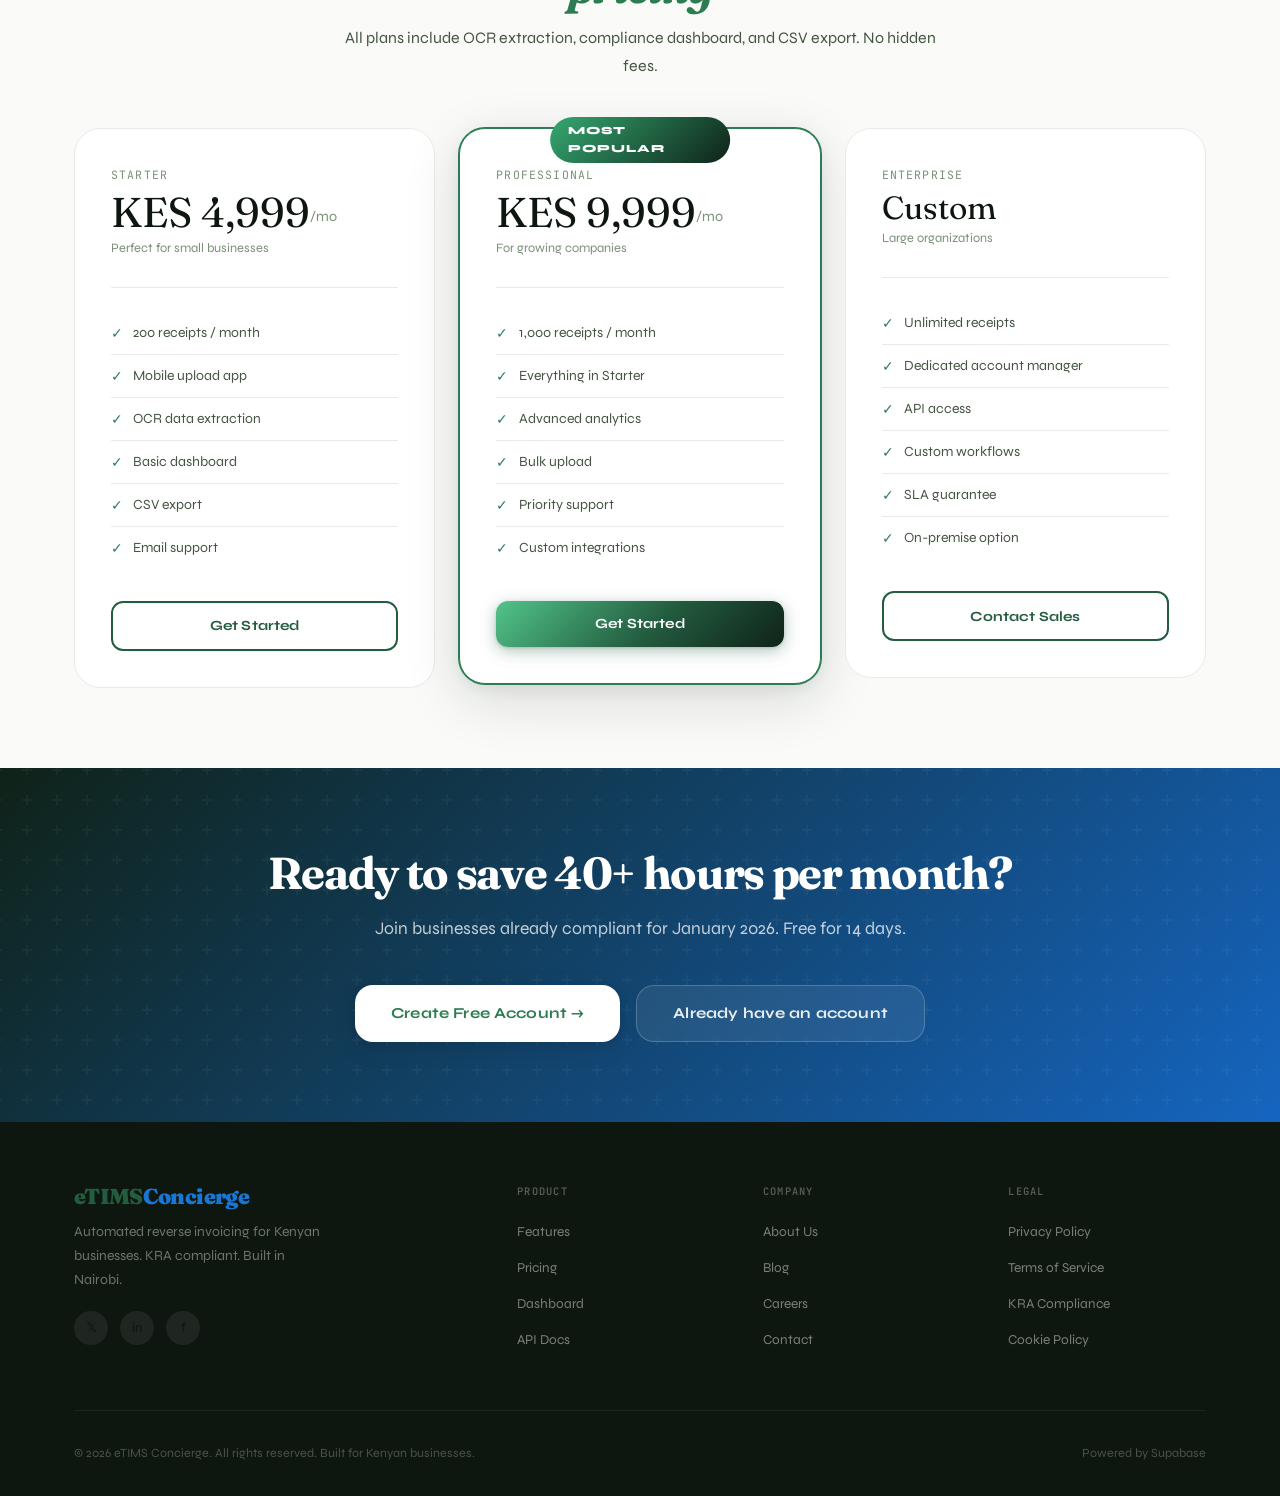
==== commit afbc0a08: "Update index.html" ====
--- a/index.html
+++ b/index.html
@@ -1,3 +1,4 @@
+
 <!DOCTYPE html>
 <html lang="en">
 <head>
@@ -5,7 +6,631 @@
   <meta name="viewport" content="width=device-width, initial-scale=1.0" />
   <meta name="description" content="eTIMS Concierge — Automated reverse invoicing for KRA eTIMS compliance. Save 40+ hours monthly. Built for Kenyan businesses." />
   <title>eTIMS Concierge — Automate KRA Reverse Invoicing</title>
-  <link rel="stylesheet" href="styles.css" />
+  <style>
+/* ═══════════════════════════════════════════════════════════
+   eTIMS Concierge — Premium Design System v2
+   Aesthetic: Dark-luxury fintech · Forest green + amber gold
+   Fonts: Fraunces (display) · Syne (UI) · JetBrains Mono
+═══════════════════════════════════════════════════════════ */
+
+@import url('https://fonts.googleapis.com/css2?family=Fraunces:ital,opsz,wght@0,9..144,300;0,9..144,700;0,9..144,900;1,9..144,700&family=Syne:wght@400;500;600;700;800&family=JetBrains+Mono:wght@400;500;600&display=swap');
+
+/* ══════════════════════════════════
+   DESIGN TOKENS
+══════════════════════════════════ */
+:root {
+  /* Core Palette */
+  --forest:      #1A3C2E;
+  --forest-d:    #0F2218;
+  --forest-m:    #235C3F;
+  --forest-l:    #2E7D52;
+  --emerald:     #34A870;
+  --emerald-l:   #52C48A;
+  --mint:        #E6F5EE;
+  --mint-d:      #C8EDD9;
+
+  --amber:       #D4891A;
+  --amber-l:     #F0A830;
+  --amber-pale:  #FEF6E4;
+
+  --obsidian:    #0C0F0A;
+  --obsidian-2:  #141A12;
+  --obsidian-3:  #1C2419;
+  --charcoal:    #2A3527;
+  --sage:        #4A6358;
+  --fog:         #8AA396;
+
+  --paper:       #FAFBF9;
+  --linen:       #F3F5F0;
+  --linen-d:     #E8ECE4;
+  --ink:         #0E1610;
+  --ink-2:       #253020;
+  --slate:       #445542;
+  --mist:        #7A9178;
+
+  --danger:      #C0392B;
+  --danger-pale: #FDECEA;
+  --info:        #1565C0;
+  --info-pale:   #E3F2FD;
+  --warning:     #D4891A;
+  --warning-pale:#FEF6E4;
+
+  /* Typography */
+  --ff-display: 'Fraunces', Georgia, serif;
+  --ff-ui:      'Syne', sans-serif;
+  --ff-mono:    'JetBrains Mono', monospace;
+
+  /* Radii */
+  --r-xs:  4px;
+  --r-sm:  8px;
+  --r-md:  12px;
+  --r-lg:  18px;
+  --r-xl:  26px;
+  --r-2xl: 36px;
+
+  /* Shadows */
+  --shadow-xs: 0 1px 2px rgba(14,22,16,.05);
+  --shadow-sm: 0 2px 8px rgba(14,22,16,.07), 0 1px 3px rgba(14,22,16,.05);
+  --shadow-md: 0 6px 24px rgba(14,22,16,.10), 0 2px 8px rgba(14,22,16,.06);
+  --shadow-lg: 0 16px 56px rgba(14,22,16,.14), 0 4px 16px rgba(14,22,16,.07);
+  --shadow-xl: 0 32px 96px rgba(14,22,16,.20), 0 8px 24px rgba(14,22,16,.10);
+
+  /* Motion */
+  --ease:        cubic-bezier(.4,0,.2,1);
+  --ease-out:    cubic-bezier(0,.6,.4,1);
+  --ease-spring: cubic-bezier(.34,1.56,.64,1);
+
+  /* ── Aliases (backwards compat with old HTML) ── */
+  --green:        var(--forest-l);
+  --green-d:      var(--forest-d);
+  --green-l:      var(--emerald);
+  --green-pale:   var(--mint);
+  --green-light:  var(--emerald-l);
+  --blue:         var(--info);
+  --blue-m:       #1976D2;
+  --blue-l:       #42A5F5;
+  --blue-pale:    var(--info-pale);
+  --orange:       var(--amber);
+  --orange-l:     var(--amber-l);
+  --border:       var(--linen-d);
+  --surface:      #FFFFFF;
+  --bg:           var(--paper);
+  --success:      var(--forest-l);
+  --success-pale: var(--mint);
+
+  /* ── Font alias: old HTML used --ff-body, new system uses --ff-ui ── */
+  --ff-body:      'Syne', sans-serif;
+
+  /* ── ink-2 explicit token ── */
+  --ink-2:        #253020;
+}
+
+/* ══════════════════════════════════
+   RESET
+══════════════════════════════════ */
+*, *::before, *::after { box-sizing: border-box; margin: 0; padding: 0; }
+html { scroll-behavior: smooth; font-size: 16px; -webkit-text-size-adjust: 100%; }
+body {
+  font-family: var(--ff-ui);
+  background: var(--paper);
+  color: var(--ink);
+  line-height: 1.65;
+  -webkit-font-smoothing: antialiased;
+  -moz-osx-font-smoothing: grayscale;
+  overflow-x: hidden;
+}
+a { text-decoration: none; color: inherit; transition: color .2s var(--ease); }
+img { display: block; max-width: 100%; height: auto; }
+button { font-family: var(--ff-ui); cursor: pointer; border: none; background: none; }
+input, select, textarea { font-family: var(--ff-ui); }
+::selection { background: var(--emerald); color: #fff; }
+
+/* ══════════════════════════════════
+   TYPOGRAPHY
+══════════════════════════════════ */
+h1,h2,h3,h4,h5,h6 { line-height: 1.12; font-weight: 700; color: var(--ink); }
+
+h1 {
+  font-family: var(--ff-display);
+  font-size: clamp(2.4rem, 5.5vw, 4.2rem);
+  letter-spacing: -.035em; font-weight: 900;
+}
+h2 {
+  font-family: var(--ff-display);
+  font-size: clamp(1.8rem, 3.5vw, 2.9rem);
+  letter-spacing: -.03em; font-weight: 700;
+}
+h3 { font-family: var(--ff-ui); font-size: 1.15rem; font-weight: 700; letter-spacing: -.01em; }
+h4 { font-family: var(--ff-ui); font-size: 1rem; font-weight: 700; }
+p  { color: var(--slate); line-height: 1.75; }
+
+/* ══════════════════════════════════
+   LAYOUT
+══════════════════════════════════ */
+.container { width: 100%; max-width: 1180px; margin: 0 auto; padding: 0 1.5rem; }
+.section { padding: 5rem 0; }
+
+/* ══════════════════════════════════
+   BUTTONS
+══════════════════════════════════ */
+.btn {
+  display: inline-flex; align-items: center; justify-content: center; gap: .45rem;
+  padding: .72rem 1.65rem;
+  font-family: var(--ff-ui); font-size: .875rem; font-weight: 700; letter-spacing: .01em;
+  border-radius: var(--r-md);
+  transition: all .25s var(--ease);
+  cursor: pointer; border: none; white-space: nowrap;
+  position: relative; overflow: hidden;
+}
+
+/* Shimmer on hover */
+.btn::after {
+  content: '';
+  position: absolute; inset: 0;
+  background: linear-gradient(105deg, transparent 40%, rgba(255,255,255,.15) 60%, transparent 70%);
+  transform: translateX(-100%);
+  transition: transform .45s var(--ease);
+}
+.btn:hover::after { transform: translateX(100%); }
+
+.btn-lg  { padding: .95rem 2.25rem; font-size: .95rem; border-radius: var(--r-lg); }
+.btn-sm  { padding: .45rem 1rem;    font-size: .78rem;  border-radius: var(--r-sm); }
+.btn-full { width: 100%; }
+.btn:disabled { opacity: .45; pointer-events: none; transform: none !important; }
+
+/* Forest green gradient — primary CTA */
+.btn-primary {
+  background: linear-gradient(135deg, var(--emerald-l) 0%, var(--forest-m) 55%, var(--forest-d) 100%);
+  color: #fff;
+  box-shadow: 0 4px 16px rgba(35,92,63,.35), 0 1px 3px rgba(35,92,63,.2);
+}
+.btn-primary:hover {
+  transform: translateY(-2px);
+  box-shadow: 0 8px 32px rgba(35,92,63,.45), 0 2px 8px rgba(35,92,63,.25);
+}
+
+/* Outlined secondary */
+.btn-secondary {
+  background: transparent; color: var(--forest-m);
+  border: 2px solid var(--forest-m);
+}
+.btn-secondary:hover {
+  background: var(--mint); border-color: var(--forest-l);
+  transform: translateY(-2px); box-shadow: var(--shadow-sm);
+}
+
+/* Amber highlight */
+.btn-amber {
+  background: linear-gradient(135deg, var(--amber-l), var(--amber));
+  color: var(--forest-d); font-weight: 800;
+  box-shadow: 0 4px 20px rgba(212,137,26,.3);
+}
+.btn-amber:hover { transform: translateY(-2px); box-shadow: 0 8px 32px rgba(212,137,26,.45); }
+
+/* Ghost — on dark backgrounds */
+.btn-ghost {
+  background: rgba(255,255,255,.08); color: rgba(255,255,255,.9);
+  border: 1.5px solid rgba(255,255,255,.2); backdrop-filter: blur(12px);
+}
+.btn-ghost:hover {
+  background: rgba(255,255,255,.15); border-color: rgba(255,255,255,.4);
+  transform: translateY(-2px);
+}
+
+/* Blue */
+.btn-blue {
+  background: linear-gradient(135deg, #42A5F5, #1565C0);
+  color: #fff; box-shadow: 0 4px 16px rgba(21,101,192,.3);
+}
+.btn-blue:hover { transform: translateY(-2px); box-shadow: 0 8px 28px rgba(21,101,192,.4); }
+
+/* Danger */
+.btn-danger {
+  background: var(--danger); color: #fff;
+  box-shadow: 0 4px 12px rgba(192,57,43,.25);
+}
+.btn-danger:hover {
+  background: #A93226; transform: translateY(-2px);
+  box-shadow: 0 6px 20px rgba(192,57,43,.4);
+}
+
+/* White (for on gradient backgrounds) */
+.btn-white {
+  background: #fff; color: var(--forest-m); font-weight: 800;
+  box-shadow: var(--shadow-md);
+}
+.btn-white:hover { transform: translateY(-2px); box-shadow: var(--shadow-lg); }
+
+/* ══════════════════════════════════
+   FORM ELEMENTS
+══════════════════════════════════ */
+.form-group { margin-bottom: 1.25rem; }
+
+.form-label {
+  display: flex; align-items: center; justify-content: space-between;
+  margin-bottom: .4rem;
+  font-size: .72rem; font-weight: 700; letter-spacing: .08em; text-transform: uppercase;
+  color: var(--slate);
+}
+
+.form-input {
+  width: 100%; padding: .8rem 1.1rem;
+  border: 1.5px solid var(--linen-d); border-radius: var(--r-md);
+  font-family: var(--ff-ui); font-size: .9rem;
+  color: var(--ink); background: var(--surface);
+  outline: none; line-height: 1.4;
+  transition: border-color .2s, box-shadow .25s, background .2s;
+}
+.form-input:hover  { border-color: #c0ccb8; }
+.form-input:focus  {
+  border-color: var(--emerald);
+  box-shadow: 0 0 0 4px rgba(52,168,112,.12);
+  background: #fdfffe;
+}
+.form-input::placeholder { color: var(--mist); font-weight: 400; }
+.form-input.error {
+  border-color: var(--danger);
+  box-shadow: 0 0 0 4px rgba(192,57,43,.08);
+}
+select.form-input {
+  cursor: pointer; appearance: none;
+  background-image: url("data:image/svg+xml,%3Csvg xmlns='http://www.w3.org/2000/svg' width='16' height='16' viewBox='0 0 24 24' fill='none' stroke='%237A9178' stroke-width='2'%3E%3Cpath d='M6 9l6 6 6-6'/%3E%3C/svg%3E");
+  background-repeat: no-repeat; background-position: right .85rem center;
+  padding-right: 2.5rem;
+}
+
+/* ══════════════════════════════════
+   ALERTS
+══════════════════════════════════ */
+.alert {
+  padding: .9rem 1.2rem; border-radius: var(--r-md);
+  font-size: .875rem; font-weight: 500; line-height: 1.5;
+  display: none; align-items: flex-start; gap: .6rem;
+  margin-bottom: 1rem; border-left: 3px solid;
+}
+.alert.show        { display: flex; }
+.alert-success     { background: var(--mint);        color: var(--forest-d); border-color: var(--emerald); }
+.alert-error       { background: var(--danger-pale); color: #922B21;         border-color: var(--danger); }
+.alert-info        { background: var(--info-pale);   color: #0D47A1;         border-color: var(--info); }
+.alert-warning     { background: var(--amber-pale);  color: #7D4E00;         border-color: var(--amber); }
+
+/* ══════════════════════════════════
+   BADGES
+══════════════════════════════════ */
+.badge {
+  display: inline-flex; align-items: center; gap: .35rem;
+  padding: .22rem .7rem; border-radius: 100px;
+  font-family: var(--ff-ui); font-size: .68rem; font-weight: 700;
+  letter-spacing: .04em; text-transform: uppercase; white-space: nowrap;
+}
+.badge::before {
+  content: ''; width: 5px; height: 5px; border-radius: 50%;
+  background: currentColor; flex-shrink: 0;
+}
+.badge-green  { background: var(--mint-d);    color: var(--forest-d); }
+.badge-blue   { background: var(--info-pale); color: var(--info); }
+.badge-orange { background: var(--amber-pale); color: #7D4E00; }
+.badge-red    { background: var(--danger-pale); color: var(--danger); }
+.badge-gray   { background: var(--linen);     color: var(--slate); }
+
+/* ══════════════════════════════════
+   CARDS
+══════════════════════════════════ */
+.card {
+  background: var(--surface); border: 1px solid var(--linen-d);
+  border-radius: var(--r-lg); padding: 2rem;
+  box-shadow: var(--shadow-sm);
+  transition: transform .3s var(--ease), box-shadow .3s var(--ease), border-color .3s;
+}
+.card:hover {
+  transform: translateY(-4px); box-shadow: var(--shadow-md);
+  border-color: rgba(52,168,112,.2);
+}
+
+/* ══════════════════════════════════
+   NAV (site-wide)
+══════════════════════════════════ */
+.site-nav {
+  position: fixed; top: 0; inset-inline: 0; z-index: 900;
+  height: 68px;
+  background: rgba(250,251,249,.92);
+  backdrop-filter: blur(20px) saturate(180%);
+  -webkit-backdrop-filter: blur(20px) saturate(180%);
+  border-bottom: 1px solid rgba(14,22,16,.06);
+  transition: box-shadow .3s var(--ease);
+}
+.site-nav.scrolled {
+  box-shadow: var(--shadow-md);
+  border-bottom-color: rgba(14,22,16,.09);
+}
+.site-nav .container {
+  height: 100%; display: flex; align-items: center; justify-content: space-between;
+}
+
+.nav-logo {
+  font-family: var(--ff-display); font-size: 1.35rem; font-weight: 900;
+  letter-spacing: -.03em; line-height: 1;
+}
+.nav-logo .g { color: var(--forest-m); }
+.nav-logo .b { color: #1976D2; }
+
+.nav-menu { display: flex; align-items: center; gap: 2.25rem; list-style: none; }
+.nav-menu a {
+  font-size: .85rem; font-weight: 600; color: var(--slate);
+  position: relative; padding-bottom: 3px; letter-spacing: .01em;
+}
+.nav-menu a:hover { color: var(--forest-m); }
+.nav-menu a::after {
+  content: '';
+  position: absolute; bottom: -1px; left: 0; right: 0;
+  height: 2px;
+  background: linear-gradient(90deg, var(--emerald), var(--forest-m));
+  border-radius: 1px;
+  transform: scaleX(0); transform-origin: left;
+  transition: transform .28s var(--ease);
+}
+.nav-menu a:hover::after { transform: scaleX(1); }
+
+/* ══════════════════════════════════
+   SIDEBAR NAV ITEMS
+══════════════════════════════════ */
+.nav-item {
+  display: flex; align-items: center; gap: .75rem;
+  padding: .65rem 1.2rem; margin: .1rem .7rem;
+  border-radius: var(--r-md);
+  font-family: var(--ff-ui); font-size: .85rem; font-weight: 600;
+  color: rgba(255,255,255,.45);
+  cursor: pointer; transition: all .2s var(--ease);
+  border: none; background: none;
+  width: calc(100% - 1.4rem);
+  text-align: left; text-decoration: none; letter-spacing: .01em;
+}
+.nav-item:hover {
+  background: rgba(255,255,255,.07);
+  color: rgba(255,255,255,.88);
+  transform: translateX(2px);
+}
+.nav-item.active {
+  background: linear-gradient(135deg, rgba(94,232,154,.12), rgba(94,232,154,.06));
+  color: #5EE89A;
+  border: 1px solid rgba(94,232,154,.15);
+}
+.nav-item .ico { font-size: .95rem; width: 20px; text-align: center; flex-shrink: 0; }
+
+/* Sidebar logo overrides */
+.sidebar-logo .g { color: #5EE89A; }
+.sidebar-logo .b { color: #64B5F6; }
+
+/* ══════════════════════════════════
+   TOAST
+══════════════════════════════════ */
+#toast {
+  position: fixed; bottom: 1.75rem; right: 1.75rem; z-index: 9999;
+  min-width: 290px; max-width: 400px;
+  background: var(--obsidian-2); color: rgba(255,255,255,.92);
+  padding: 1rem 1.4rem; border-radius: var(--r-lg);
+  font-size: .85rem; font-weight: 500;
+  box-shadow: var(--shadow-xl), 0 0 0 1px rgba(255,255,255,.06);
+  display: flex; align-items: center; gap: .75rem;
+  transform: translateY(120%) scale(.94); opacity: 0;
+  transition: all .4s var(--ease-spring);
+  pointer-events: none;
+  border-left: 3px solid var(--emerald);
+}
+#toast.show { transform: translateY(0) scale(1); opacity: 1; }
+#toast .toast-icon {
+  font-size: 1rem; flex-shrink: 0;
+  width: 24px; height: 24px; border-radius: 50%;
+  background: rgba(52,168,112,.15);
+  display: flex; align-items: center; justify-content: center;
+}
+
+/* ══════════════════════════════════
+   TABLES
+══════════════════════════════════ */
+table { width: 100%; border-collapse: collapse; }
+thead th {
+  padding: .85rem 1.4rem; text-align: left;
+  font-family: var(--ff-mono); font-size: .62rem;
+  letter-spacing: .12em; text-transform: uppercase;
+  color: var(--mist); font-weight: 500;
+  border-bottom: 1.5px solid var(--linen-d);
+  white-space: nowrap; background: var(--linen);
+}
+tbody td {
+  padding: .9rem 1.4rem; font-size: .865rem;
+  border-bottom: 1px solid rgba(14,22,16,.04);
+  vertical-align: middle; color: var(--ink-2);
+  transition: background .15s;
+}
+tbody tr:last-child td { border: none; }
+tbody tr:hover td     { background: var(--paper); }
+tbody tr              { cursor: pointer; }
+
+/* ══════════════════════════════════
+   FILTER INPUTS
+══════════════════════════════════ */
+.filter-input {
+  padding: .5rem .9rem;
+  border: 1.5px solid var(--linen-d); border-radius: var(--r-sm);
+  font-family: var(--ff-ui); font-size: .825rem;
+  color: var(--ink); background: var(--surface);
+  outline: none; transition: border-color .2s, box-shadow .2s;
+}
+.filter-input:focus {
+  border-color: var(--emerald);
+  box-shadow: 0 0 0 3px rgba(52,168,112,.1);
+}
+
+.export-btn {
+  display: inline-flex; align-items: center; gap: .4rem;
+  padding: .5rem 1.1rem;
+  border: 1.5px solid var(--linen-d); border-radius: var(--r-sm);
+  font-family: var(--ff-ui); font-size: .8rem; font-weight: 700;
+  color: var(--slate); cursor: pointer;
+  transition: all .2s; background: var(--surface);
+}
+.export-btn:hover {
+  border-color: var(--emerald); color: var(--forest-m);
+  background: var(--mint); transform: translateY(-1px); box-shadow: var(--shadow-sm);
+}
+
+/* ══════════════════════════════════
+   PROGRESS BAR
+══════════════════════════════════ */
+.progress-bar {
+  height: 5px; background: var(--linen-d); border-radius: 3px; overflow: hidden;
+}
+.progress-fill {
+  height: 100%; border-radius: 3px;
+  background: linear-gradient(90deg, var(--emerald-l), var(--emerald), var(--forest-m));
+  background-size: 200% 100%;
+  animation: shimmerProgress 1.8s linear infinite;
+  width: 0%; transition: width .4s var(--ease);
+}
+@keyframes shimmerProgress {
+  0%   { background-position: 200% 0; }
+  100% { background-position: -200% 0; }
+}
+
+/* ══════════════════════════════════
+   STAT CARDS
+══════════════════════════════════ */
+.stat-card {
+  background: var(--surface); border: 1px solid var(--linen-d);
+  border-radius: var(--r-lg); padding: 1.4rem 1.5rem;
+  position: relative; overflow: hidden;
+  transition: transform .3s var(--ease), box-shadow .3s var(--ease), border-color .3s;
+}
+.stat-card::before {
+  content: ''; position: absolute; top: 0; left: 0; right: 0; height: 3px;
+  background: linear-gradient(90deg, var(--emerald-l), var(--forest-m));
+  transform: scaleX(0); transform-origin: left;
+  transition: transform .35s var(--ease);
+}
+.stat-card:hover { transform: translateY(-4px); box-shadow: var(--shadow-md); border-color: rgba(52,168,112,.2); }
+.stat-card:hover::before { transform: scaleX(1); }
+
+.stat-card-label {
+  font-size: .68rem; font-weight: 700; letter-spacing: .09em; text-transform: uppercase;
+  color: var(--mist); margin-bottom: .5rem; font-family: var(--ff-mono);
+}
+.stat-card-value {
+  font-family: var(--ff-display); font-size: 2rem; line-height: 1;
+  color: var(--ink); margin-bottom: .25rem; letter-spacing: -.02em;
+}
+.stat-card-sub  { font-size: .72rem; color: var(--mist); }
+.stat-card-icon { float: right; font-size: 1.3rem; margin-top: -.5rem; opacity: .35; }
+
+/* ══════════════════════════════════
+   USER CHIP (sidebar footer)
+══════════════════════════════════ */
+.user-chip {
+  display: flex; align-items: center; gap: .75rem;
+  padding: .75rem; border-radius: var(--r-md);
+  background: rgba(255,255,255,.05); border: 1px solid rgba(255,255,255,.07);
+  transition: background .2s;
+}
+.user-chip:hover { background: rgba(255,255,255,.08); }
+
+.avatar {
+  width: 36px; height: 36px; border-radius: 50%; flex-shrink: 0;
+  background: linear-gradient(135deg, var(--emerald-l), var(--forest-m));
+  display: grid; place-items: center;
+  font-weight: 800; font-size: .875rem; color: #fff;
+  box-shadow: 0 2px 8px rgba(52,168,112,.3); font-family: var(--ff-ui);
+}
+.user-info { flex: 1; min-width: 0; }
+.user-name {
+  font-size: .8rem; font-weight: 700; color: rgba(255,255,255,.88);
+  white-space: nowrap; overflow: hidden; text-overflow: ellipsis;
+  font-family: var(--ff-ui); letter-spacing: .01em;
+}
+.user-org {
+  font-size: .65rem; color: rgba(255,255,255,.3);
+  white-space: nowrap; overflow: hidden; text-overflow: ellipsis;
+  font-family: var(--ff-mono); margin-top: .1rem;
+}
+
+/* ══════════════════════════════════
+   SPINNER & LOADING
+══════════════════════════════════ */
+.spinner {
+  width: 36px; height: 36px; border-radius: 50%;
+  border: 3px solid var(--linen-d); border-top-color: var(--emerald);
+  animation: spin .8s linear infinite; margin: 0 auto;
+}
+@keyframes spin { to { transform: rotate(360deg); } }
+
+.loading-state { text-align: center; padding: 3rem; color: var(--mist); }
+.loading-state p { font-size: .875rem; margin-top: 1rem; color: var(--mist); }
+
+/* ══════════════════════════════════
+   EMPTY STATE
+══════════════════════════════════ */
+.empty-state { text-align: center; padding: 4rem 1.5rem; color: var(--mist); }
+.empty-state .ico { font-size: 3rem; margin-bottom: 1rem; opacity: .3; display: block; }
+.empty-state p { font-size: .9rem; color: var(--mist); }
+
+/* ══════════════════════════════════
+   SCROLLBAR
+══════════════════════════════════ */
+::-webkit-scrollbar       { width: 6px; height: 6px; }
+::-webkit-scrollbar-track { background: var(--linen); }
+::-webkit-scrollbar-thumb { background: var(--linen-d); border-radius: 3px; }
+::-webkit-scrollbar-thumb:hover { background: var(--mist); }
+
+/* ══════════════════════════════════
+   FOCUS
+══════════════════════════════════ */
+:focus-visible { outline: 2px solid var(--emerald); outline-offset: 3px; border-radius: var(--r-xs); }
+
+/* ══════════════════════════════════
+   RESPONSIVE
+══════════════════════════════════ */
+@media (max-width: 768px) {
+  .hide-mobile { display: none !important; }
+  .nav-menu    { display: none; }
+  .container   { padding: 0 1rem; }
+  .section     { padding: 4rem 0; }
+}
+@media (min-width: 769px) { .hide-desktop { display: none !important; } }
+
+/* ══════════════════════════════════
+   SCROLL REVEAL
+══════════════════════════════════ */
+.reveal {
+  opacity: 0; transform: translateY(28px);
+  transition: opacity .65s var(--ease-out), transform .65s var(--ease-out);
+}
+.reveal.in { opacity: 1; transform: translateY(0); }
+.d1 { transition-delay: .1s; }
+.d2 { transition-delay: .2s; }
+.d3 { transition-delay: .3s; }
+.d4 { transition-delay: .4s; }
+.d5 { transition-delay: .5s; }
+
+/* ══════════════════════════════════
+   KEYFRAMES
+══════════════════════════════════ */
+@keyframes fadeUp {
+  from { opacity: 0; transform: translateY(28px); }
+  to   { opacity: 1; transform: translateY(0); }
+}
+@keyframes fadeIn {
+  from { opacity: 0; }
+  to   { opacity: 1; }
+}
+@keyframes scaleIn {
+  from { opacity: 0; transform: scale(.92); }
+  to   { opacity: 1; transform: scale(1); }
+}
+@keyframes blink {
+  0%,100% { opacity: 1; }
+  50%      { opacity: .3; }
+}
+
+</style>
   <style>
     /* ─── HERO ─── */
     .hero {
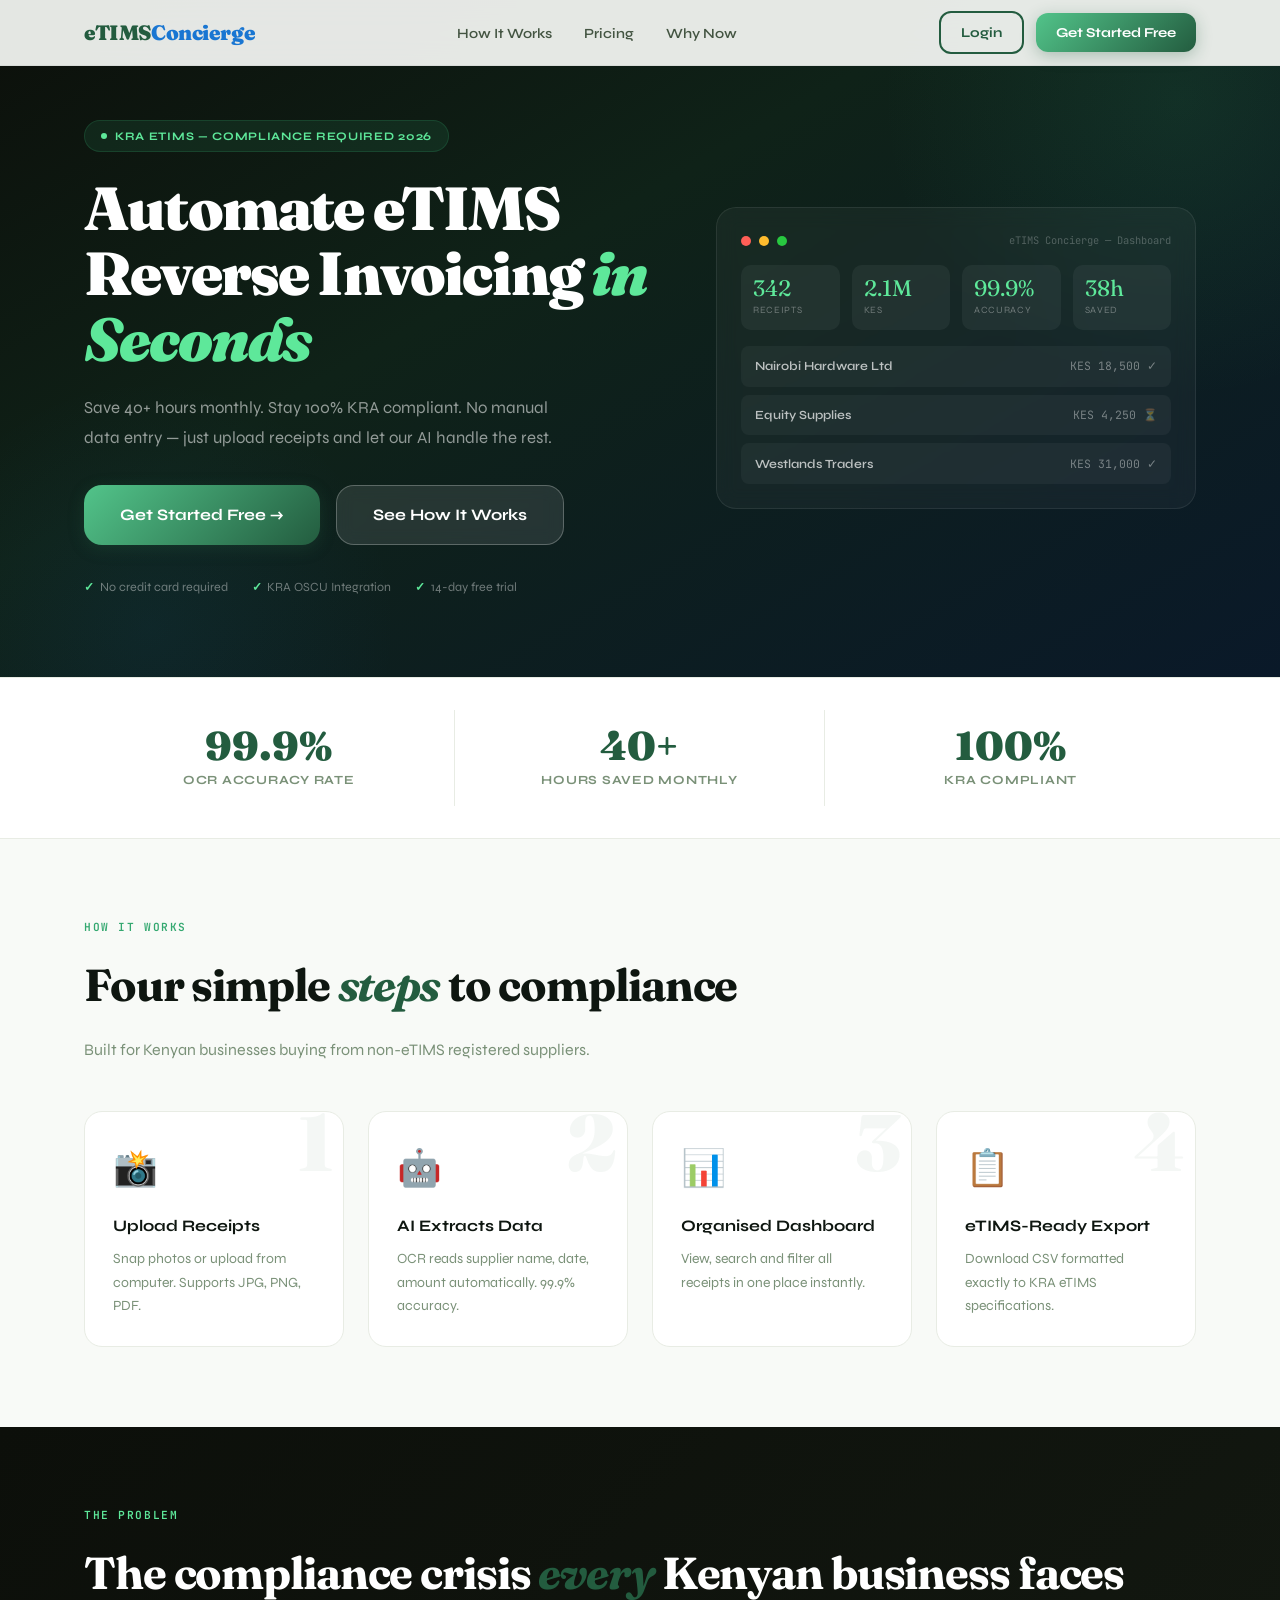
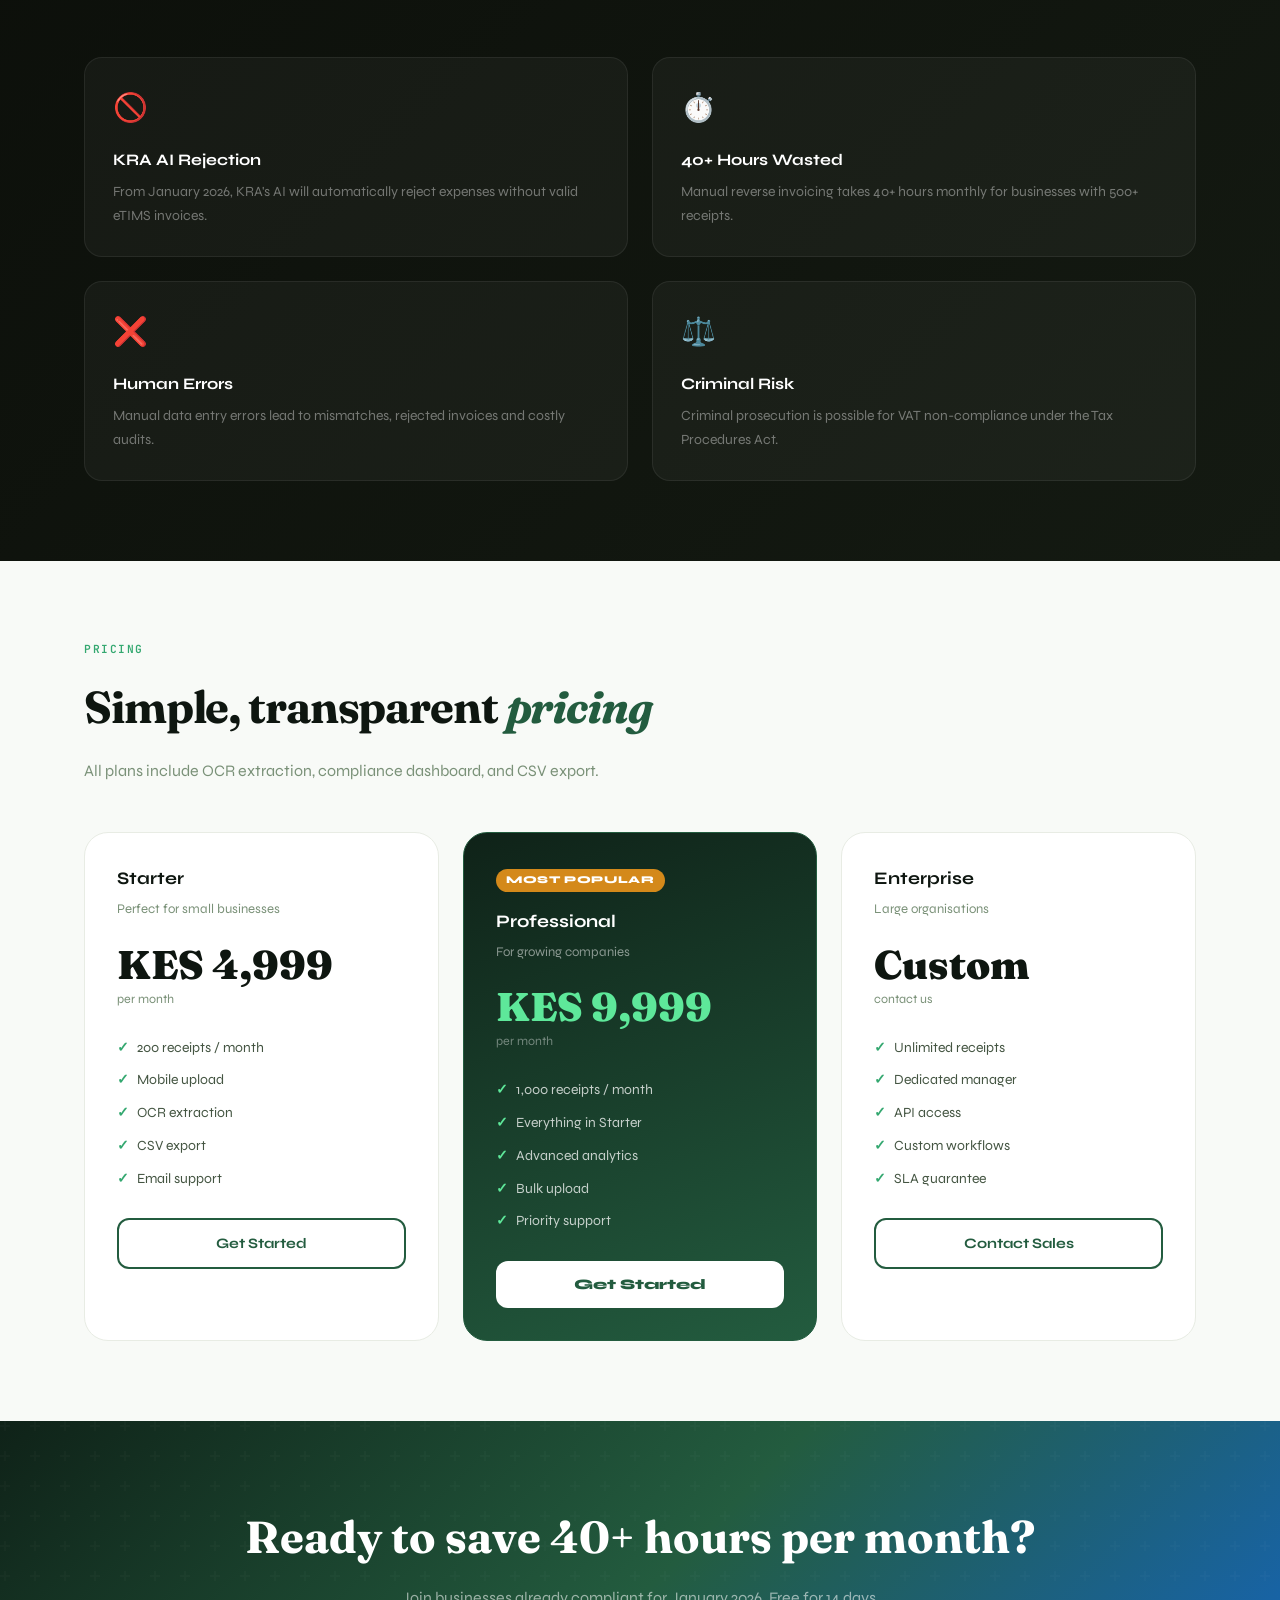
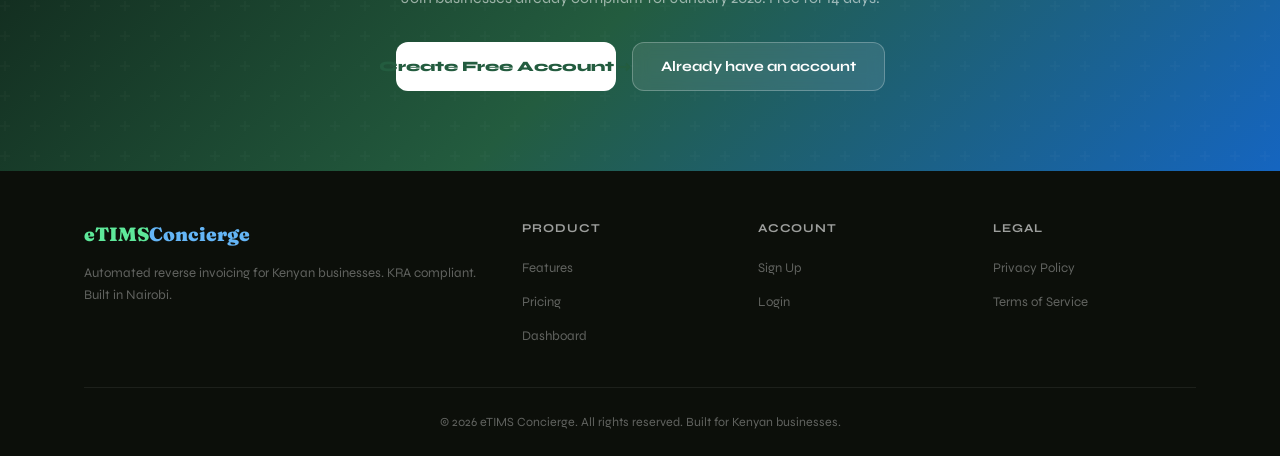
==== commit f2b4adf5: "Rename index (2).html to index.html" ====
--- a/index.html
+++ b/index.html
@@ -1,1220 +1,379 @@
-
 <!DOCTYPE html>
 <html lang="en">
 <head>
-  <meta charset="UTF-8" />
-  <meta name="viewport" content="width=device-width, initial-scale=1.0" />
-  <meta name="description" content="eTIMS Concierge — Automated reverse invoicing for KRA eTIMS compliance. Save 40+ hours monthly. Built for Kenyan businesses." />
-  <title>eTIMS Concierge — Automate KRA Reverse Invoicing</title>
-  <style>
-/* ═══════════════════════════════════════════════════════════
-   eTIMS Concierge — Premium Design System v2
-   Aesthetic: Dark-luxury fintech · Forest green + amber gold
-   Fonts: Fraunces (display) · Syne (UI) · JetBrains Mono
-═══════════════════════════════════════════════════════════ */
-
-@import url('https://fonts.googleapis.com/css2?family=Fraunces:ital,opsz,wght@0,9..144,300;0,9..144,700;0,9..144,900;1,9..144,700&family=Syne:wght@400;500;600;700;800&family=JetBrains+Mono:wght@400;500;600&display=swap');
-
-/* ══════════════════════════════════
-   DESIGN TOKENS
-══════════════════════════════════ */
+<meta charset="UTF-8"/>
+<meta name="viewport" content="width=device-width,initial-scale=1.0"/>
+<title>eTIMS Concierge — Automate KRA Reverse Invoicing</title>
+<style>
+@import url('https://fonts.googleapis.com/css2?family=Syne:wght@400;600;700;800&family=Fraunces:opsz,wght@9..144,700;9..144,900&family=JetBrains+Mono:wght@400;600&display=swap');
+
 :root {
-  /* Core Palette */
-  --forest:      #1A3C2E;
-  --forest-d:    #0F2218;
-  --forest-m:    #235C3F;
-  --forest-l:    #2E7D52;
-  --emerald:     #34A870;
-  --emerald-l:   #52C48A;
-  --mint:        #E6F5EE;
-  --mint-d:      #C8EDD9;
-
-  --amber:       #D4891A;
-  --amber-l:     #F0A830;
-  --amber-pale:  #FEF6E4;
-
-  --obsidian:    #0C0F0A;
-  --obsidian-2:  #141A12;
-  --obsidian-3:  #1C2419;
-  --charcoal:    #2A3527;
-  --sage:        #4A6358;
-  --fog:         #8AA396;
-
-  --paper:       #FAFBF9;
-  --linen:       #F3F5F0;
-  --linen-d:     #E8ECE4;
-  --ink:         #0E1610;
-  --ink-2:       #253020;
-  --slate:       #445542;
-  --mist:        #7A9178;
-
-  --danger:      #C0392B;
-  --danger-pale: #FDECEA;
-  --info:        #1565C0;
-  --info-pale:   #E3F2FD;
-  --warning:     #D4891A;
-  --warning-pale:#FEF6E4;
-
-  /* Typography */
-  --ff-display: 'Fraunces', Georgia, serif;
-  --ff-ui:      'Syne', sans-serif;
-  --ff-mono:    'JetBrains Mono', monospace;
-
-  /* Radii */
-  --r-xs:  4px;
-  --r-sm:  8px;
-  --r-md:  12px;
-  --r-lg:  18px;
-  --r-xl:  26px;
-  --r-2xl: 36px;
-
-  /* Shadows */
-  --shadow-xs: 0 1px 2px rgba(14,22,16,.05);
-  --shadow-sm: 0 2px 8px rgba(14,22,16,.07), 0 1px 3px rgba(14,22,16,.05);
-  --shadow-md: 0 6px 24px rgba(14,22,16,.10), 0 2px 8px rgba(14,22,16,.06);
-  --shadow-lg: 0 16px 56px rgba(14,22,16,.14), 0 4px 16px rgba(14,22,16,.07);
-  --shadow-xl: 0 32px 96px rgba(14,22,16,.20), 0 8px 24px rgba(14,22,16,.10);
-
-  /* Motion */
-  --ease:        cubic-bezier(.4,0,.2,1);
-  --ease-out:    cubic-bezier(0,.6,.4,1);
-  --ease-spring: cubic-bezier(.34,1.56,.64,1);
-
-  /* ── Aliases (backwards compat with old HTML) ── */
-  --green:        var(--forest-l);
-  --green-d:      var(--forest-d);
-  --green-l:      var(--emerald);
-  --green-pale:   var(--mint);
-  --green-light:  var(--emerald-l);
-  --blue:         var(--info);
-  --blue-m:       #1976D2;
-  --blue-l:       #42A5F5;
-  --blue-pale:    var(--info-pale);
-  --orange:       var(--amber);
-  --orange-l:     var(--amber-l);
-  --border:       var(--linen-d);
-  --surface:      #FFFFFF;
-  --bg:           var(--paper);
-  --success:      var(--forest-l);
-  --success-pale: var(--mint);
-
-  /* ── Font alias: old HTML used --ff-body, new system uses --ff-ui ── */
-  --ff-body:      'Syne', sans-serif;
-
-  /* ── ink-2 explicit token ── */
-  --ink-2:        #253020;
+  --green:   #235C3F;
+  --green-l: #34A870;
+  --green-d: #0F2218;
+  --mint:    #E6F5EE;
+  --amber:   #D4891A;
+  --ink:     #0E1610;
+  --slate:   #445542;
+  --mist:    #7A9178;
+  --border:  #E8ECE4;
+  --bg:      #F8FAF7;
+  --white:   #FFFFFF;
+  --danger:  #C0392B;
+  --danger-bg: #FDECEA;
+  --blue:    #1976D2;
+  --blue-bg: #E3F2FD;
+  --ff-head: 'Fraunces', Georgia, serif;
+  --ff-body: 'Syne', sans-serif;
+  --ff-mono: 'JetBrains Mono', monospace;
+  --r-sm: 8px; --r-md: 12px; --r-lg: 18px; --r-xl: 24px;
+  --sh-sm: 0 2px 8px rgba(14,22,16,.07);
+  --sh-md: 0 6px 24px rgba(14,22,16,.10);
+  --sh-lg: 0 16px 56px rgba(14,22,16,.14);
+  --sh-xl: 0 32px 80px rgba(14,22,16,.20);
 }
 
-/* ══════════════════════════════════
-   RESET
-══════════════════════════════════ */
 *, *::before, *::after { box-sizing: border-box; margin: 0; padding: 0; }
-html { scroll-behavior: smooth; font-size: 16px; -webkit-text-size-adjust: 100%; }
-body {
-  font-family: var(--ff-ui);
-  background: var(--paper);
-  color: var(--ink);
-  line-height: 1.65;
-  -webkit-font-smoothing: antialiased;
-  -moz-osx-font-smoothing: grayscale;
-  overflow-x: hidden;
-}
-a { text-decoration: none; color: inherit; transition: color .2s var(--ease); }
-img { display: block; max-width: 100%; height: auto; }
-button { font-family: var(--ff-ui); cursor: pointer; border: none; background: none; }
-input, select, textarea { font-family: var(--ff-ui); }
-::selection { background: var(--emerald); color: #fff; }
-
-/* ══════════════════════════════════
-   TYPOGRAPHY
-══════════════════════════════════ */
-h1,h2,h3,h4,h5,h6 { line-height: 1.12; font-weight: 700; color: var(--ink); }
-
-h1 {
-  font-family: var(--ff-display);
-  font-size: clamp(2.4rem, 5.5vw, 4.2rem);
-  letter-spacing: -.035em; font-weight: 900;
-}
-h2 {
-  font-family: var(--ff-display);
-  font-size: clamp(1.8rem, 3.5vw, 2.9rem);
-  letter-spacing: -.03em; font-weight: 700;
-}
-h3 { font-family: var(--ff-ui); font-size: 1.15rem; font-weight: 700; letter-spacing: -.01em; }
-h4 { font-family: var(--ff-ui); font-size: 1rem; font-weight: 700; }
-p  { color: var(--slate); line-height: 1.75; }
-
-/* ══════════════════════════════════
-   LAYOUT
-══════════════════════════════════ */
-.container { width: 100%; max-width: 1180px; margin: 0 auto; padding: 0 1.5rem; }
-.section { padding: 5rem 0; }
-
-/* ══════════════════════════════════
-   BUTTONS
-══════════════════════════════════ */
+html { scroll-behavior: smooth; }
+body { font-family: var(--ff-body); background: var(--bg); color: var(--ink); line-height: 1.6; -webkit-font-smoothing: antialiased; overflow-x: hidden; }
+a { text-decoration: none; color: inherit; }
+img { display: block; max-width: 100%; }
+button { font-family: var(--ff-body); cursor: pointer; border: none; background: none; }
+input, select, textarea { font-family: var(--ff-body); }
+
+/* BUTTONS */
 .btn {
   display: inline-flex; align-items: center; justify-content: center; gap: .45rem;
-  padding: .72rem 1.65rem;
-  font-family: var(--ff-ui); font-size: .875rem; font-weight: 700; letter-spacing: .01em;
-  border-radius: var(--r-md);
-  transition: all .25s var(--ease);
-  cursor: pointer; border: none; white-space: nowrap;
-  position: relative; overflow: hidden;
+  padding: .75rem 1.75rem; font-size: .9rem; font-weight: 700;
+  border-radius: var(--r-md); border: none; cursor: pointer;
+  transition: all .25s; white-space: nowrap;
 }
-
-/* Shimmer on hover */
-.btn::after {
-  content: '';
-  position: absolute; inset: 0;
-  background: linear-gradient(105deg, transparent 40%, rgba(255,255,255,.15) 60%, transparent 70%);
-  transform: translateX(-100%);
-  transition: transform .45s var(--ease);
-}
-.btn:hover::after { transform: translateX(100%); }
-
-.btn-lg  { padding: .95rem 2.25rem; font-size: .95rem; border-radius: var(--r-lg); }
-.btn-sm  { padding: .45rem 1rem;    font-size: .78rem;  border-radius: var(--r-sm); }
+.btn-primary { background: linear-gradient(135deg,#52C48A,#235C3F); color:#fff; box-shadow: 0 4px 16px rgba(35,92,63,.3); }
+.btn-primary:hover { transform:translateY(-2px); box-shadow: 0 8px 28px rgba(35,92,63,.4); }
+.btn-secondary { background: transparent; color: var(--green); border: 2px solid var(--green); }
+.btn-secondary:hover { background: var(--mint); transform:translateY(-2px); }
+.btn-ghost { background: rgba(255,255,255,.1); color:#fff; border:1.5px solid rgba(255,255,255,.25); backdrop-filter:blur(8px); }
+.btn-ghost:hover { background: rgba(255,255,255,.18); transform:translateY(-2px); }
+.btn-danger { background: var(--danger); color:#fff; }
+.btn-danger:hover { background:#a93226; transform:translateY(-2px); }
+.btn-lg { padding: 1rem 2.25rem; font-size: 1rem; border-radius: var(--r-lg); }
 .btn-full { width: 100%; }
-.btn:disabled { opacity: .45; pointer-events: none; transform: none !important; }
-
-/* Forest green gradient — primary CTA */
-.btn-primary {
-  background: linear-gradient(135deg, var(--emerald-l) 0%, var(--forest-m) 55%, var(--forest-d) 100%);
-  color: #fff;
-  box-shadow: 0 4px 16px rgba(35,92,63,.35), 0 1px 3px rgba(35,92,63,.2);
-}
-.btn-primary:hover {
-  transform: translateY(-2px);
-  box-shadow: 0 8px 32px rgba(35,92,63,.45), 0 2px 8px rgba(35,92,63,.25);
-}
-
-/* Outlined secondary */
-.btn-secondary {
-  background: transparent; color: var(--forest-m);
-  border: 2px solid var(--forest-m);
-}
-.btn-secondary:hover {
-  background: var(--mint); border-color: var(--forest-l);
-  transform: translateY(-2px); box-shadow: var(--shadow-sm);
-}
-
-/* Amber highlight */
-.btn-amber {
-  background: linear-gradient(135deg, var(--amber-l), var(--amber));
-  color: var(--forest-d); font-weight: 800;
-  box-shadow: 0 4px 20px rgba(212,137,26,.3);
-}
-.btn-amber:hover { transform: translateY(-2px); box-shadow: 0 8px 32px rgba(212,137,26,.45); }
-
-/* Ghost — on dark backgrounds */
-.btn-ghost {
-  background: rgba(255,255,255,.08); color: rgba(255,255,255,.9);
-  border: 1.5px solid rgba(255,255,255,.2); backdrop-filter: blur(12px);
-}
-.btn-ghost:hover {
-  background: rgba(255,255,255,.15); border-color: rgba(255,255,255,.4);
-  transform: translateY(-2px);
-}
-
-/* Blue */
-.btn-blue {
-  background: linear-gradient(135deg, #42A5F5, #1565C0);
-  color: #fff; box-shadow: 0 4px 16px rgba(21,101,192,.3);
-}
-.btn-blue:hover { transform: translateY(-2px); box-shadow: 0 8px 28px rgba(21,101,192,.4); }
-
-/* Danger */
-.btn-danger {
-  background: var(--danger); color: #fff;
-  box-shadow: 0 4px 12px rgba(192,57,43,.25);
-}
-.btn-danger:hover {
-  background: #A93226; transform: translateY(-2px);
-  box-shadow: 0 6px 20px rgba(192,57,43,.4);
-}
-
-/* White (for on gradient backgrounds) */
-.btn-white {
-  background: #fff; color: var(--forest-m); font-weight: 800;
-  box-shadow: var(--shadow-md);
-}
-.btn-white:hover { transform: translateY(-2px); box-shadow: var(--shadow-lg); }
-
-/* ══════════════════════════════════
-   FORM ELEMENTS
-══════════════════════════════════ */
-.form-group { margin-bottom: 1.25rem; }
-
-.form-label {
-  display: flex; align-items: center; justify-content: space-between;
-  margin-bottom: .4rem;
-  font-size: .72rem; font-weight: 700; letter-spacing: .08em; text-transform: uppercase;
-  color: var(--slate);
-}
-
-.form-input {
-  width: 100%; padding: .8rem 1.1rem;
-  border: 1.5px solid var(--linen-d); border-radius: var(--r-md);
-  font-family: var(--ff-ui); font-size: .9rem;
-  color: var(--ink); background: var(--surface);
-  outline: none; line-height: 1.4;
-  transition: border-color .2s, box-shadow .25s, background .2s;
-}
-.form-input:hover  { border-color: #c0ccb8; }
-.form-input:focus  {
-  border-color: var(--emerald);
-  box-shadow: 0 0 0 4px rgba(52,168,112,.12);
-  background: #fdfffe;
-}
-.form-input::placeholder { color: var(--mist); font-weight: 400; }
-.form-input.error {
-  border-color: var(--danger);
-  box-shadow: 0 0 0 4px rgba(192,57,43,.08);
-}
-select.form-input {
-  cursor: pointer; appearance: none;
-  background-image: url("data:image/svg+xml,%3Csvg xmlns='http://www.w3.org/2000/svg' width='16' height='16' viewBox='0 0 24 24' fill='none' stroke='%237A9178' stroke-width='2'%3E%3Cpath d='M6 9l6 6 6-6'/%3E%3C/svg%3E");
-  background-repeat: no-repeat; background-position: right .85rem center;
-  padding-right: 2.5rem;
-}
-
-/* ══════════════════════════════════
-   ALERTS
-══════════════════════════════════ */
-.alert {
-  padding: .9rem 1.2rem; border-radius: var(--r-md);
-  font-size: .875rem; font-weight: 500; line-height: 1.5;
-  display: none; align-items: flex-start; gap: .6rem;
-  margin-bottom: 1rem; border-left: 3px solid;
-}
-.alert.show        { display: flex; }
-.alert-success     { background: var(--mint);        color: var(--forest-d); border-color: var(--emerald); }
-.alert-error       { background: var(--danger-pale); color: #922B21;         border-color: var(--danger); }
-.alert-info        { background: var(--info-pale);   color: #0D47A1;         border-color: var(--info); }
-.alert-warning     { background: var(--amber-pale);  color: #7D4E00;         border-color: var(--amber); }
-
-/* ══════════════════════════════════
-   BADGES
-══════════════════════════════════ */
-.badge {
-  display: inline-flex; align-items: center; gap: .35rem;
-  padding: .22rem .7rem; border-radius: 100px;
-  font-family: var(--ff-ui); font-size: .68rem; font-weight: 700;
-  letter-spacing: .04em; text-transform: uppercase; white-space: nowrap;
-}
-.badge::before {
-  content: ''; width: 5px; height: 5px; border-radius: 50%;
-  background: currentColor; flex-shrink: 0;
-}
-.badge-green  { background: var(--mint-d);    color: var(--forest-d); }
-.badge-blue   { background: var(--info-pale); color: var(--info); }
-.badge-orange { background: var(--amber-pale); color: #7D4E00; }
-.badge-red    { background: var(--danger-pale); color: var(--danger); }
-.badge-gray   { background: var(--linen);     color: var(--slate); }
-
-/* ══════════════════════════════════
-   CARDS
-══════════════════════════════════ */
-.card {
-  background: var(--surface); border: 1px solid var(--linen-d);
-  border-radius: var(--r-lg); padding: 2rem;
-  box-shadow: var(--shadow-sm);
-  transition: transform .3s var(--ease), box-shadow .3s var(--ease), border-color .3s;
-}
-.card:hover {
-  transform: translateY(-4px); box-shadow: var(--shadow-md);
-  border-color: rgba(52,168,112,.2);
-}
-
-/* ══════════════════════════════════
-   NAV (site-wide)
-══════════════════════════════════ */
-.site-nav {
-  position: fixed; top: 0; inset-inline: 0; z-index: 900;
-  height: 68px;
-  background: rgba(250,251,249,.92);
-  backdrop-filter: blur(20px) saturate(180%);
-  -webkit-backdrop-filter: blur(20px) saturate(180%);
-  border-bottom: 1px solid rgba(14,22,16,.06);
-  transition: box-shadow .3s var(--ease);
-}
-.site-nav.scrolled {
-  box-shadow: var(--shadow-md);
-  border-bottom-color: rgba(14,22,16,.09);
-}
-.site-nav .container {
-  height: 100%; display: flex; align-items: center; justify-content: space-between;
-}
-
-.nav-logo {
-  font-family: var(--ff-display); font-size: 1.35rem; font-weight: 900;
-  letter-spacing: -.03em; line-height: 1;
-}
-.nav-logo .g { color: var(--forest-m); }
-.nav-logo .b { color: #1976D2; }
-
-.nav-menu { display: flex; align-items: center; gap: 2.25rem; list-style: none; }
-.nav-menu a {
-  font-size: .85rem; font-weight: 600; color: var(--slate);
-  position: relative; padding-bottom: 3px; letter-spacing: .01em;
-}
-.nav-menu a:hover { color: var(--forest-m); }
-.nav-menu a::after {
-  content: '';
-  position: absolute; bottom: -1px; left: 0; right: 0;
-  height: 2px;
-  background: linear-gradient(90deg, var(--emerald), var(--forest-m));
-  border-radius: 1px;
-  transform: scaleX(0); transform-origin: left;
-  transition: transform .28s var(--ease);
-}
-.nav-menu a:hover::after { transform: scaleX(1); }
-
-/* ══════════════════════════════════
-   SIDEBAR NAV ITEMS
-══════════════════════════════════ */
-.nav-item {
-  display: flex; align-items: center; gap: .75rem;
-  padding: .65rem 1.2rem; margin: .1rem .7rem;
-  border-radius: var(--r-md);
-  font-family: var(--ff-ui); font-size: .85rem; font-weight: 600;
-  color: rgba(255,255,255,.45);
-  cursor: pointer; transition: all .2s var(--ease);
-  border: none; background: none;
-  width: calc(100% - 1.4rem);
-  text-align: left; text-decoration: none; letter-spacing: .01em;
-}
-.nav-item:hover {
-  background: rgba(255,255,255,.07);
-  color: rgba(255,255,255,.88);
-  transform: translateX(2px);
-}
-.nav-item.active {
-  background: linear-gradient(135deg, rgba(94,232,154,.12), rgba(94,232,154,.06));
-  color: #5EE89A;
-  border: 1px solid rgba(94,232,154,.15);
-}
-.nav-item .ico { font-size: .95rem; width: 20px; text-align: center; flex-shrink: 0; }
-
-/* Sidebar logo overrides */
-.sidebar-logo .g { color: #5EE89A; }
-.sidebar-logo .b { color: #64B5F6; }
-
-/* ══════════════════════════════════
-   TOAST
-══════════════════════════════════ */
-#toast {
-  position: fixed; bottom: 1.75rem; right: 1.75rem; z-index: 9999;
-  min-width: 290px; max-width: 400px;
-  background: var(--obsidian-2); color: rgba(255,255,255,.92);
-  padding: 1rem 1.4rem; border-radius: var(--r-lg);
-  font-size: .85rem; font-weight: 500;
-  box-shadow: var(--shadow-xl), 0 0 0 1px rgba(255,255,255,.06);
-  display: flex; align-items: center; gap: .75rem;
-  transform: translateY(120%) scale(.94); opacity: 0;
-  transition: all .4s var(--ease-spring);
-  pointer-events: none;
-  border-left: 3px solid var(--emerald);
-}
-#toast.show { transform: translateY(0) scale(1); opacity: 1; }
-#toast .toast-icon {
-  font-size: 1rem; flex-shrink: 0;
-  width: 24px; height: 24px; border-radius: 50%;
-  background: rgba(52,168,112,.15);
-  display: flex; align-items: center; justify-content: center;
-}
-
-/* ══════════════════════════════════
-   TABLES
-══════════════════════════════════ */
-table { width: 100%; border-collapse: collapse; }
-thead th {
-  padding: .85rem 1.4rem; text-align: left;
-  font-family: var(--ff-mono); font-size: .62rem;
-  letter-spacing: .12em; text-transform: uppercase;
-  color: var(--mist); font-weight: 500;
-  border-bottom: 1.5px solid var(--linen-d);
-  white-space: nowrap; background: var(--linen);
-}
-tbody td {
-  padding: .9rem 1.4rem; font-size: .865rem;
-  border-bottom: 1px solid rgba(14,22,16,.04);
-  vertical-align: middle; color: var(--ink-2);
-  transition: background .15s;
-}
-tbody tr:last-child td { border: none; }
-tbody tr:hover td     { background: var(--paper); }
-tbody tr              { cursor: pointer; }
-
-/* ══════════════════════════════════
-   FILTER INPUTS
-══════════════════════════════════ */
-.filter-input {
-  padding: .5rem .9rem;
-  border: 1.5px solid var(--linen-d); border-radius: var(--r-sm);
-  font-family: var(--ff-ui); font-size: .825rem;
-  color: var(--ink); background: var(--surface);
-  outline: none; transition: border-color .2s, box-shadow .2s;
-}
-.filter-input:focus {
-  border-color: var(--emerald);
-  box-shadow: 0 0 0 3px rgba(52,168,112,.1);
-}
-
-.export-btn {
-  display: inline-flex; align-items: center; gap: .4rem;
-  padding: .5rem 1.1rem;
-  border: 1.5px solid var(--linen-d); border-radius: var(--r-sm);
-  font-family: var(--ff-ui); font-size: .8rem; font-weight: 700;
-  color: var(--slate); cursor: pointer;
-  transition: all .2s; background: var(--surface);
-}
-.export-btn:hover {
-  border-color: var(--emerald); color: var(--forest-m);
-  background: var(--mint); transform: translateY(-1px); box-shadow: var(--shadow-sm);
-}
-
-/* ══════════════════════════════════
-   PROGRESS BAR
-══════════════════════════════════ */
-.progress-bar {
-  height: 5px; background: var(--linen-d); border-radius: 3px; overflow: hidden;
-}
-.progress-fill {
-  height: 100%; border-radius: 3px;
-  background: linear-gradient(90deg, var(--emerald-l), var(--emerald), var(--forest-m));
-  background-size: 200% 100%;
-  animation: shimmerProgress 1.8s linear infinite;
-  width: 0%; transition: width .4s var(--ease);
-}
-@keyframes shimmerProgress {
-  0%   { background-position: 200% 0; }
-  100% { background-position: -200% 0; }
-}
-
-/* ══════════════════════════════════
-   STAT CARDS
-══════════════════════════════════ */
-.stat-card {
-  background: var(--surface); border: 1px solid var(--linen-d);
-  border-radius: var(--r-lg); padding: 1.4rem 1.5rem;
-  position: relative; overflow: hidden;
-  transition: transform .3s var(--ease), box-shadow .3s var(--ease), border-color .3s;
-}
-.stat-card::before {
-  content: ''; position: absolute; top: 0; left: 0; right: 0; height: 3px;
-  background: linear-gradient(90deg, var(--emerald-l), var(--forest-m));
-  transform: scaleX(0); transform-origin: left;
-  transition: transform .35s var(--ease);
-}
-.stat-card:hover { transform: translateY(-4px); box-shadow: var(--shadow-md); border-color: rgba(52,168,112,.2); }
-.stat-card:hover::before { transform: scaleX(1); }
-
-.stat-card-label {
-  font-size: .68rem; font-weight: 700; letter-spacing: .09em; text-transform: uppercase;
-  color: var(--mist); margin-bottom: .5rem; font-family: var(--ff-mono);
-}
-.stat-card-value {
-  font-family: var(--ff-display); font-size: 2rem; line-height: 1;
-  color: var(--ink); margin-bottom: .25rem; letter-spacing: -.02em;
-}
-.stat-card-sub  { font-size: .72rem; color: var(--mist); }
-.stat-card-icon { float: right; font-size: 1.3rem; margin-top: -.5rem; opacity: .35; }
-
-/* ══════════════════════════════════
-   USER CHIP (sidebar footer)
-══════════════════════════════════ */
-.user-chip {
-  display: flex; align-items: center; gap: .75rem;
-  padding: .75rem; border-radius: var(--r-md);
-  background: rgba(255,255,255,.05); border: 1px solid rgba(255,255,255,.07);
-  transition: background .2s;
-}
-.user-chip:hover { background: rgba(255,255,255,.08); }
-
-.avatar {
-  width: 36px; height: 36px; border-radius: 50%; flex-shrink: 0;
-  background: linear-gradient(135deg, var(--emerald-l), var(--forest-m));
-  display: grid; place-items: center;
-  font-weight: 800; font-size: .875rem; color: #fff;
-  box-shadow: 0 2px 8px rgba(52,168,112,.3); font-family: var(--ff-ui);
-}
-.user-info { flex: 1; min-width: 0; }
-.user-name {
-  font-size: .8rem; font-weight: 700; color: rgba(255,255,255,.88);
-  white-space: nowrap; overflow: hidden; text-overflow: ellipsis;
-  font-family: var(--ff-ui); letter-spacing: .01em;
-}
-.user-org {
-  font-size: .65rem; color: rgba(255,255,255,.3);
-  white-space: nowrap; overflow: hidden; text-overflow: ellipsis;
-  font-family: var(--ff-mono); margin-top: .1rem;
-}
-
-/* ══════════════════════════════════
-   SPINNER & LOADING
-══════════════════════════════════ */
-.spinner {
-  width: 36px; height: 36px; border-radius: 50%;
-  border: 3px solid var(--linen-d); border-top-color: var(--emerald);
-  animation: spin .8s linear infinite; margin: 0 auto;
-}
-@keyframes spin { to { transform: rotate(360deg); } }
-
-.loading-state { text-align: center; padding: 3rem; color: var(--mist); }
-.loading-state p { font-size: .875rem; margin-top: 1rem; color: var(--mist); }
-
-/* ══════════════════════════════════
-   EMPTY STATE
-══════════════════════════════════ */
-.empty-state { text-align: center; padding: 4rem 1.5rem; color: var(--mist); }
-.empty-state .ico { font-size: 3rem; margin-bottom: 1rem; opacity: .3; display: block; }
-.empty-state p { font-size: .9rem; color: var(--mist); }
-
-/* ══════════════════════════════════
-   SCROLLBAR
-══════════════════════════════════ */
-::-webkit-scrollbar       { width: 6px; height: 6px; }
-::-webkit-scrollbar-track { background: var(--linen); }
-::-webkit-scrollbar-thumb { background: var(--linen-d); border-radius: 3px; }
-::-webkit-scrollbar-thumb:hover { background: var(--mist); }
-
-/* ══════════════════════════════════
-   FOCUS
-══════════════════════════════════ */
-:focus-visible { outline: 2px solid var(--emerald); outline-offset: 3px; border-radius: var(--r-xs); }
-
-/* ══════════════════════════════════
-   RESPONSIVE
-══════════════════════════════════ */
-@media (max-width: 768px) {
-  .hide-mobile { display: none !important; }
-  .nav-menu    { display: none; }
-  .container   { padding: 0 1rem; }
-  .section     { padding: 4rem 0; }
-}
-@media (min-width: 769px) { .hide-desktop { display: none !important; } }
-
-/* ══════════════════════════════════
-   SCROLL REVEAL
-══════════════════════════════════ */
-.reveal {
-  opacity: 0; transform: translateY(28px);
-  transition: opacity .65s var(--ease-out), transform .65s var(--ease-out);
-}
-.reveal.in { opacity: 1; transform: translateY(0); }
-.d1 { transition-delay: .1s; }
-.d2 { transition-delay: .2s; }
-.d3 { transition-delay: .3s; }
-.d4 { transition-delay: .4s; }
-.d5 { transition-delay: .5s; }
-
-/* ══════════════════════════════════
-   KEYFRAMES
-══════════════════════════════════ */
-@keyframes fadeUp {
-  from { opacity: 0; transform: translateY(28px); }
-  to   { opacity: 1; transform: translateY(0); }
-}
-@keyframes fadeIn {
-  from { opacity: 0; }
-  to   { opacity: 1; }
-}
-@keyframes scaleIn {
-  from { opacity: 0; transform: scale(.92); }
-  to   { opacity: 1; transform: scale(1); }
-}
-@keyframes blink {
-  0%,100% { opacity: 1; }
-  50%      { opacity: .3; }
-}
-
+.btn:disabled { opacity:.5; pointer-events:none; }
+
+/* FORMS */
+.form-group { margin-bottom: 1rem; }
+.form-label { display:block; font-size:.7rem; font-weight:700; letter-spacing:.08em; text-transform:uppercase; color:var(--slate); margin-bottom:.35rem; }
+.form-input { width:100%; padding:.75rem 1rem; border:1.5px solid var(--border); border-radius:var(--r-md); font-family:var(--ff-body); font-size:.9rem; color:var(--ink); background:#fff; outline:none; transition: border-color .2s, box-shadow .2s; }
+.form-input:focus { border-color:var(--green-l); box-shadow: 0 0 0 4px rgba(52,168,112,.12); }
+.form-input::placeholder { color:var(--mist); }
+
+/* ALERTS */
+.alert { padding:.85rem 1rem; border-radius:var(--r-md); font-size:.875rem; border-left:3px solid; display:none; margin-bottom:1rem; }
+.alert.show { display:block; }
+.alert-success { background:var(--mint); color:var(--green-d); border-color:var(--green-l); }
+.alert-error   { background:var(--danger-bg); color:#922B21; border-color:var(--danger); }
+.alert-info    { background:var(--blue-bg); color:#0D47A1; border-color:var(--blue); }
+
+/* BADGES */
+.badge { display:inline-flex; align-items:center; gap:.3rem; padding:.2rem .65rem; border-radius:100px; font-size:.65rem; font-weight:700; letter-spacing:.04em; text-transform:uppercase; }
+.badge::before { content:''; width:5px; height:5px; border-radius:50%; background:currentColor; flex-shrink:0; }
+.badge-green  { background:var(--mint); color:var(--green-d); }
+.badge-blue   { background:var(--blue-bg); color:var(--blue); }
+.badge-orange { background:#FEF6E4; color:#7D4E00; }
+.badge-red    { background:var(--danger-bg); color:var(--danger); }
+.badge-gray   { background:#F0F2F4; color:var(--slate); }
+
+/* CARD */
+.card { background:#fff; border:1px solid var(--border); border-radius:var(--r-lg); padding:2rem; box-shadow:var(--sh-sm); }
+
+/* TOAST */
+#toast { position:fixed; bottom:1.5rem; right:1.5rem; z-index:9999; min-width:280px; max-width:380px; background:#141A12; color:rgba(255,255,255,.92); padding:.9rem 1.25rem; border-radius:var(--r-lg); font-size:.85rem; font-weight:500; box-shadow:var(--sh-xl); display:flex; align-items:center; gap:.65rem; transform:translateY(120%); opacity:0; transition:all .4s cubic-bezier(.34,1.56,.64,1); pointer-events:none; border-left:3px solid var(--green-l); }
+#toast.show { transform:translateY(0); opacity:1; }
+
+/* SPINNER */
+.spinner { width:32px; height:32px; border-radius:50%; border:3px solid var(--border); border-top-color:var(--green-l); animation:spin .8s linear infinite; margin:0 auto; }
+@keyframes spin { to { transform:rotate(360deg); } }
+
+/* SCROLLBAR */
+::-webkit-scrollbar { width:5px; } ::-webkit-scrollbar-track { background:var(--bg); } ::-webkit-scrollbar-thumb { background:var(--border); border-radius:3px; }
+
+/* SIDEBAR NAV */
+.nav-item { display:flex; align-items:center; gap:.75rem; padding:.65rem 1.1rem; margin:.1rem .6rem; border-radius:var(--r-md); font-size:.85rem; font-weight:600; color:rgba(255,255,255,.45); cursor:pointer; transition:all .2s; border:none; background:none; width:calc(100% - 1.2rem); text-align:left; text-decoration:none; }
+.nav-item:hover { background:rgba(255,255,255,.08); color:rgba(255,255,255,.88); }
+.nav-item.active { background:rgba(82,196,138,.12); color:#5EE89A; border:1px solid rgba(82,196,138,.15); }
+.nav-item .ico { width:20px; text-align:center; flex-shrink:0; }
+
+/* RESPONSIVE */
+@media(max-width:768px){ .hide-mobile{display:none!important;} }
+@media(min-width:769px){ .hide-desktop{display:none!important;} }
+
+/* REVEAL */
+.reveal { opacity:0; transform:translateY(24px); transition:opacity .6s, transform .6s; }
+.reveal.in { opacity:1; transform:none; }
+.d1{transition-delay:.1s} .d2{transition-delay:.2s} .d3{transition-delay:.3s} .d4{transition-delay:.4s}
+
+/* NAV */
+.site-nav { position:fixed; top:0; left:0; right:0; z-index:900; height:66px; background:rgba(248,250,247,.92); backdrop-filter:blur(20px); border-bottom:1px solid rgba(14,22,16,.06); transition:box-shadow .3s; }
+.site-nav.scrolled { box-shadow:var(--sh-md); }
+.nav-inner { max-width:1160px; margin:0 auto; padding:0 1.5rem; height:100%; display:flex; align-items:center; justify-content:space-between; }
+.nav-logo { font-family:var(--ff-head); font-size:1.3rem; font-weight:900; letter-spacing:-.02em; }
+.nav-logo .g { color:var(--green); } .nav-logo .b { color:var(--blue); }
+.nav-links { display:flex; align-items:center; gap:2rem; list-style:none; }
+.nav-links a { font-size:.875rem; font-weight:600; color:var(--slate); transition:color .2s; }
+.nav-links a:hover { color:var(--green); }
+.nav-actions { display:flex; gap:.75rem; align-items:center; }
+@media(max-width:768px){ .nav-links{display:none;} }
+
+/* HERO */
+.hero { padding: 120px 0 80px; background: linear-gradient(150deg,#0c0f0a 0%,#0f2218 40%,#0a1929 100%); position:relative; overflow:hidden; }
+.hero::before { content:''; position:absolute; top:-200px; right:-200px; width:600px; height:600px; background:radial-gradient(circle, rgba(52,168,112,.12) 0%, transparent 70%); }
+.hero::after  { content:''; position:absolute; bottom:-200px; left:-100px; width:500px; height:500px; background:radial-gradient(circle, rgba(25,118,210,.08) 0%, transparent 70%); }
+.hero-inner { max-width:1160px; margin:0 auto; padding:0 1.5rem; display:grid; grid-template-columns:1fr 480px; gap:4rem; align-items:center; position:relative; z-index:1; }
+@media(max-width:900px){ .hero-inner{grid-template-columns:1fr; } .hero-visual{display:none;} }
+.hero-badge { display:inline-flex; align-items:center; gap:.5rem; background:rgba(52,168,112,.12); border:1px solid rgba(52,168,112,.2); color:#5EE89A; padding:.35rem 1rem; border-radius:100px; font-size:.72rem; font-weight:700; letter-spacing:.06em; text-transform:uppercase; margin-bottom:1.5rem; }
+.hero-badge::before { content:''; width:6px; height:6px; border-radius:50%; background:#5EE89A; animation:blink 1.5s ease-in-out infinite; }
+@keyframes blink{0%,100%{opacity:1}50%{opacity:.3}}
+.hero h1 { font-family:var(--ff-head); font-size:clamp(2.4rem,5vw,3.8rem); font-weight:900; letter-spacing:-.03em; color:#fff; line-height:1.08; margin-bottom:1.25rem; }
+.hero h1 em { font-style:italic; color:#5EE89A; }
+.hero p { font-size:1.05rem; color:rgba(255,255,255,.55); line-height:1.8; margin-bottom:2rem; max-width:500px; }
+.hero-btns { display:flex; gap:1rem; flex-wrap:wrap; margin-bottom:2rem; }
+.trust-row { display:flex; gap:1.5rem; flex-wrap:wrap; }
+.trust-item { font-size:.78rem; color:rgba(255,255,255,.4); display:flex; align-items:center; gap:.35rem; }
+.trust-item::before { content:'✓'; color:#5EE89A; font-weight:700; }
+
+/* MOCK DASHBOARD */
+.hero-visual { background:rgba(255,255,255,.04); border:1px solid rgba(255,255,255,.08); border-radius:20px; padding:1.5rem; backdrop-filter:blur(10px); }
+.mock-bar { display:flex; align-items:center; gap:.5rem; margin-bottom:1rem; }
+.mock-dot { width:10px; height:10px; border-radius:50%; }
+.mock-title { font-family:var(--ff-mono); font-size:.65rem; color:rgba(255,255,255,.25); margin-left:auto; }
+.mock-stats { display:grid; grid-template-columns:repeat(4,1fr); gap:.75rem; margin-bottom:1rem; }
+.mock-stat { background:rgba(255,255,255,.05); border-radius:10px; padding:.75rem; }
+.mock-stat .n { font-family:var(--ff-head); font-size:1.4rem; color:#5EE89A; line-height:1; }
+.mock-stat .l { font-size:.6rem; color:rgba(255,255,255,.35); text-transform:uppercase; letter-spacing:.07em; margin-top:.2rem; }
+.mock-rows { display:flex; flex-direction:column; gap:.5rem; }
+.mock-row { background:rgba(255,255,255,.04); border-radius:8px; padding:.65rem .85rem; display:flex; align-items:center; justify-content:space-between; }
+.mock-row .sup { font-size:.78rem; color:rgba(255,255,255,.7); font-weight:600; }
+.mock-row .amt { font-family:var(--ff-mono); font-size:.72rem; color:rgba(255,255,255,.4); }
+
+/* STATS BAR */
+.stats-bar { background:#fff; border-top:1px solid var(--border); border-bottom:1px solid var(--border); }
+.stats-inner { max-width:1160px; margin:0 auto; padding:2rem 1.5rem; display:grid; grid-template-columns:repeat(3,1fr); }
+@media(max-width:600px){ .stats-inner{grid-template-columns:1fr;} }
+.stat-item { text-align:center; padding:1rem; border-right:1px solid var(--border); }
+.stat-item:last-child { border:none; }
+.stat-n { font-family:var(--ff-head); font-size:2.5rem; font-weight:900; color:var(--green); line-height:1; }
+.stat-l { font-size:.78rem; font-weight:700; color:var(--mist); letter-spacing:.06em; text-transform:uppercase; margin-top:.3rem; }
+
+/* SECTIONS */
+.container { max-width:1160px; margin:0 auto; padding:0 1.5rem; }
+.section { padding:5rem 0; }
+.section-label { font-family:var(--ff-mono); font-size:.7rem; font-weight:600; letter-spacing:.14em; text-transform:uppercase; color:var(--green-l); margin-bottom:.75rem; }
+.section-title { font-family:var(--ff-head); font-size:clamp(1.8rem,3.5vw,2.8rem); font-weight:700; letter-spacing:-.025em; color:var(--ink); margin-bottom:1rem; }
+.section-title em { font-style:italic; color:var(--green); }
+.section-sub { font-size:1rem; color:var(--mist); max-width:560px; }
+
+/* HOW IT WORKS */
+.steps-grid { display:grid; grid-template-columns:repeat(4,1fr); gap:1.5rem; margin-top:3rem; }
+@media(max-width:900px){ .steps-grid{grid-template-columns:repeat(2,1fr);} }
+@media(max-width:480px){ .steps-grid{grid-template-columns:1fr;} }
+.step-card { background:#fff; border:1px solid var(--border); border-radius:var(--r-lg); padding:1.75rem; transition:transform .3s,box-shadow .3s,border-color .3s; position:relative; overflow:hidden; }
+.step-card::before { content:attr(data-n); position:absolute; top:-10px; right:10px; font-family:var(--ff-head); font-size:5rem; font-weight:900; color:rgba(35,92,63,.05); line-height:1; }
+.step-card:hover { transform:translateY(-5px); box-shadow:var(--sh-md); border-color:rgba(52,168,112,.25); }
+.step-icon { font-size:2.25rem; margin-bottom:1rem; }
+.step-card h3 { font-size:1rem; margin-bottom:.5rem; }
+.step-card p { font-size:.875rem; color:var(--mist); line-height:1.7; }
+
+/* PROBLEM */
+.problem-section { background:linear-gradient(135deg,#0c0f0a,#141A12); padding:5rem 0; }
+.problem-grid { display:grid; grid-template-columns:repeat(2,1fr); gap:1.5rem; margin-top:3rem; }
+@media(max-width:700px){ .problem-grid{grid-template-columns:1fr;} }
+.problem-card { background:rgba(255,255,255,.04); border:1px solid rgba(255,255,255,.07); border-radius:var(--r-lg); padding:1.75rem; }
+.problem-card .ico { font-size:1.75rem; margin-bottom:1rem; }
+.problem-card h3 { color:#fff; font-size:1rem; margin-bottom:.5rem; }
+.problem-card p { font-size:.875rem; color:rgba(255,255,255,.4); line-height:1.7; }
+
+/* PRICING */
+.pricing-grid { display:grid; grid-template-columns:repeat(3,1fr); gap:1.5rem; margin-top:3rem; }
+@media(max-width:900px){ .pricing-grid{grid-template-columns:1fr;max-width:400px;margin-left:auto;margin-right:auto;} }
+.price-card { background:#fff; border:1px solid var(--border); border-radius:var(--r-xl); padding:2rem; position:relative; transition:transform .3s,box-shadow .3s; }
+.price-card:hover { transform:translateY(-5px); box-shadow:var(--sh-lg); }
+.price-card.featured { background:linear-gradient(160deg,#0f2218,#235C3F); border-color:var(--green); color:#fff; }
+.price-card.featured h3,
+.price-card.featured p { color:#fff; }
+.price-badge { display:inline-block; background:var(--amber); color:#fff; font-size:.65rem; font-weight:800; letter-spacing:.06em; text-transform:uppercase; padding:.2rem .65rem; border-radius:100px; margin-bottom:1rem; }
+.price-card h3 { font-size:1.1rem; margin-bottom:.4rem; }
+.price-card .tagline { font-size:.825rem; color:var(--mist); margin-bottom:1.5rem; }
+.price-card.featured .tagline { color:rgba(255,255,255,.5); }
+.price-amount { font-family:var(--ff-head); font-size:2.5rem; font-weight:900; line-height:1; margin-bottom:.25rem; }
+.price-period { font-size:.78rem; color:var(--mist); margin-bottom:1.75rem; }
+.price-card.featured .price-period { color:rgba(255,255,255,.4); }
+.price-features { list-style:none; display:flex; flex-direction:column; gap:.65rem; margin-bottom:1.75rem; }
+.price-features li { font-size:.875rem; display:flex; align-items:center; gap:.5rem; color:var(--slate); }
+.price-card.featured .price-features li { color:rgba(255,255,255,.75); }
+.price-features li::before { content:'✓'; color:var(--green-l); font-weight:700; flex-shrink:0; }
+.price-card.featured .price-features li::before { color:#5EE89A; }
+
+/* CTA BAND */
+.cta-band { background:linear-gradient(135deg,#0f2218,#235C3F,#1565C0); padding:5rem 0; text-align:center; position:relative; overflow:hidden; }
+.cta-band::before { content:''; position:absolute; inset:0; background:url("data:image/svg+xml,%3Csvg width='60' height='60' viewBox='0 0 60 60' xmlns='http://www.w3.org/2000/svg'%3E%3Cg fill='none' fill-rule='evenodd'%3E%3Cg fill='%23ffffff' fill-opacity='0.02'%3E%3Cpath d='M36 34v-4h-2v4h-4v2h4v4h2v-4h4v-2h-4zm0-30V0h-2v4h-4v2h4v4h2V6h4V4h-4zM6 34v-4H4v4H0v2h4v4h2v-4h4v-2H6zM6 4V0H4v4H0v2h4v4h2V6h4V4H6z'/%3E%3C/g%3E%3C/g%3E%3C/svg%3E"); }
+.cta-band h2 { font-family:var(--ff-head); font-size:clamp(1.8rem,3.5vw,2.8rem); color:#fff; margin-bottom:.75rem; position:relative; }
+.cta-band p { color:rgba(255,255,255,.55); font-size:1rem; margin-bottom:2rem; position:relative; }
+.cta-btns { display:flex; gap:1rem; justify-content:center; flex-wrap:wrap; position:relative; }
+
+/* FOOTER */
+.footer { background:#0c0f0a; color:rgba(255,255,255,.35); padding:3rem 0 1.5rem; }
+.footer-grid { display:grid; grid-template-columns:2fr 1fr 1fr 1fr; gap:2rem; margin-bottom:2.5rem; }
+@media(max-width:768px){ .footer-grid{grid-template-columns:1fr 1fr;} }
+.footer-brand .logo { font-family:var(--ff-head); font-size:1.2rem; font-weight:900; margin-bottom:.75rem; }
+.footer-brand p { font-size:.825rem; line-height:1.7; }
+.footer-col h4 { font-size:.75rem; font-weight:700; letter-spacing:.08em; text-transform:uppercase; color:rgba(255,255,255,.6); margin-bottom:1rem; }
+.footer-col ul { list-style:none; display:flex; flex-direction:column; gap:.5rem; }
+.footer-col a { font-size:.825rem; transition:color .2s; }
+.footer-col a:hover { color:rgba(255,255,255,.7); }
+.footer-bottom { border-top:1px solid rgba(255,255,255,.07); padding-top:1.5rem; text-align:center; font-size:.78rem; }
 </style>
-  <style>
-    /* ─── HERO ─── */
-    .hero {
-      min-height: 100svh;
-      background: linear-gradient(150deg, #0D1117 0%, #0A1929 40%, #0A2A1F 100%);
-      display: flex; align-items: center;
-      padding: 7rem 0 4rem;
-      position: relative; overflow: hidden;
-    }
-    .hero::before {
-      content: '';
-      position: absolute; inset: 0;
-      background:
-        radial-gradient(ellipse 60% 50% at 75% 30%, rgba(46,125,50,.25) 0%, transparent 60%),
-        radial-gradient(ellipse 50% 40% at 20% 70%, rgba(25,118,210,.2) 0%, transparent 55%);
-    }
-    .hero-grid {
-      position: relative; z-index: 1;
-      display: grid; gap: 3rem;
-      align-items: center;
-    }
-    @media(min-width:900px) { .hero-grid { grid-template-columns: 1fr 1fr; } }
-
-    .hero-eyebrow {
-      display: inline-flex; align-items: center; gap: .5rem;
-      padding: .4rem 1rem;
-      background: rgba(46,125,50,.15);
-      border: 1px solid rgba(46,125,50,.3);
-      border-radius: 100px;
-      font-family: var(--ff-mono); font-size: .7rem; font-weight: 600;
-      letter-spacing: .12em; text-transform: uppercase;
-      color: #69F0AE;
-      margin-bottom: 1.5rem;
-    }
-    .hero-eyebrow .live-dot {
-      width: 7px; height: 7px; border-radius: 50%;
-      background: #69F0AE;
-      animation: blink 2s ease-in-out infinite;
-    }
-    @keyframes blink { 0%,100%{opacity:1;box-shadow:0 0 0 0 rgba(105,240,174,.4)} 50%{opacity:.5;box-shadow:0 0 0 6px rgba(105,240,174,0)} }
-
-    .hero h1 { color: #fff; margin-bottom: 1.25rem; }
-    .hero h1 em { font-style: italic; color: #69F0AE; }
-
-    .hero-sub {
-      font-size: 1.1rem; line-height: 1.75;
-      color: rgba(255,255,255,.65);
-      max-width: 480px; margin-bottom: 2.5rem;
-    }
-    .hero-actions { display: flex; gap: 1rem; flex-wrap: wrap; }
-
-    .hero-trust {
-      margin-top: 2.5rem;
-      display: flex; gap: 1.5rem; flex-wrap: wrap;
-    }
-    .trust-chip {
-      display: flex; align-items: center; gap: .4rem;
-      font-size: .78rem; font-weight: 600; color: rgba(255,255,255,.45);
-    }
-    .trust-chip .chk { color: #69F0AE; font-size: .8rem; }
-
-    /* Hero visual */
-    .hero-visual {
-      display: flex; justify-content: center; align-items: center;
-    }
-    .dash-mock {
-      width: 100%; max-width: 440px;
-      background: rgba(255,255,255,.05);
-      border: 1px solid rgba(255,255,255,.1);
-      border-radius: var(--r-xl);
-      backdrop-filter: blur(16px);
-      padding: 1.5rem;
-      box-shadow: var(--shadow-xl);
-    }
-    .mock-topbar {
-      display: flex; align-items: center; gap: .75rem;
-      margin-bottom: 1.25rem;
-    }
-    .mock-dots { display: flex; gap: .4rem; }
-    .mock-dots span {
-      width: 10px; height: 10px; border-radius: 50%;
-    }
-    .mock-dots span:nth-child(1) { background: #FF5F56; }
-    .mock-dots span:nth-child(2) { background: #FFBD2E; }
-    .mock-dots span:nth-child(3) { background: #27C93F; }
-    .mock-title { font-family: var(--ff-mono); font-size: .72rem; color: rgba(255,255,255,.3); }
-
-    .mock-stats {
-      display: grid; grid-template-columns: repeat(2, 1fr); gap: .75rem;
-      margin-bottom: 1.25rem;
-    }
-    .mock-stat {
-      background: rgba(255,255,255,.06);
-      border-radius: var(--r-md);
-      padding: .9rem;
-    }
-    .mock-stat .n { font-family: var(--ff-display); font-size: 1.5rem; color: #69F0AE; line-height: 1; }
-    .mock-stat .l { font-size: .65rem; color: rgba(255,255,255,.4); margin-top: .25rem; text-transform: uppercase; letter-spacing: .07em; }
-
-    .mock-row {
-      display: flex; justify-content: space-between; align-items: center;
-      padding: .7rem .85rem;
-      background: rgba(255,255,255,.04);
-      border-radius: var(--r-sm);
-      margin-bottom: .5rem;
-    }
-    .mock-row:last-child { margin: 0; }
-    .mock-row .sup { font-size: .78rem; color: rgba(255,255,255,.7); font-weight: 600; }
-    .mock-row .amt { font-family: var(--ff-mono); font-size: .75rem; color: rgba(255,255,255,.5); }
-    .mock-row .tag {
-      font-size: .6rem; font-weight: 700;
-      padding: .2rem .55rem; border-radius: 100px;
-      letter-spacing: .06em; text-transform: uppercase;
-    }
-    .tag-done { background: rgba(105,240,174,.15); color: #69F0AE; }
-    .tag-pend { background: rgba(255,167,38,.15); color: #FFB74D; }
-
-    .mock-upload {
-      margin-top: 1rem;
-      border: 1.5px dashed rgba(105,240,174,.3);
-      border-radius: var(--r-md);
-      padding: 1.25rem;
-      text-align: center;
-      cursor: pointer;
-      transition: background .2s;
-    }
-    .mock-upload:hover { background: rgba(105,240,174,.05); }
-    .mock-upload .ico { font-size: 1.6rem; margin-bottom: .4rem; }
-    .mock-upload p { font-size: .72rem; color: rgba(255,255,255,.4); }
-
-    /* ─── STATS BAR ─── */
-    .stats-bar {
-      background: var(--surface);
-      border-bottom: 1px solid var(--border);
-      padding: 2rem 0;
-    }
-    .stats-inner {
-      display: grid; grid-template-columns: repeat(3, 1fr);
-      gap: 1px; background: var(--border);
-      border: 1px solid var(--border); border-radius: var(--r-lg);
-      overflow: hidden;
-    }
-    .stat-item {
-      background: var(--surface);
-      padding: 1.75rem 2rem; text-align: center;
-    }
-    .stat-n {
-      font-family: var(--ff-display);
-      font-size: 2.4rem; line-height: 1;
-      background: linear-gradient(135deg, var(--green-l), var(--blue-m));
-      -webkit-background-clip: text; -webkit-text-fill-color: transparent;
-      margin-bottom: .25rem;
-    }
-    .stat-l { font-size: .78rem; font-weight: 700; color: var(--mist); letter-spacing: .06em; text-transform: uppercase; }
-
-    /* ─── FEATURES ─── */
-    .features { background: var(--bg); }
-    .features-grid {
-      display: grid;
-      grid-template-columns: repeat(auto-fit, minmax(250px, 1fr));
-      gap: 1.5rem; margin-top: 3rem;
-    }
-    .feat-card {
-      border: 1px solid var(--border);
-      border-radius: var(--r-lg);
-      padding: 2rem;
-      background: var(--surface);
-      position: relative; overflow: hidden;
-      transition: transform .3s var(--ease), box-shadow .3s var(--ease), border-color .3s;
-    }
-    .feat-card::before {
-      content: '';
-      position: absolute; top: 0; left: 0; right: 0; height: 3px;
-      background: linear-gradient(90deg, var(--green-l), var(--blue-m));
-      transform: scaleX(0); transform-origin: left;
-      transition: transform .35s var(--ease);
-    }
-    .feat-card:hover { transform: translateY(-5px); box-shadow: var(--shadow-md); border-color: transparent; }
-    .feat-card:hover::before { transform: scaleX(1); }
-    .feat-icon { font-size: 2.25rem; margin-bottom: 1rem; }
-    .feat-card h3 { margin-bottom: .5rem; font-size: 1.05rem; }
-    .feat-card p  { font-size: .875rem; line-height: 1.7; }
-
-    /* ─── PROBLEM ─── */
-    .problem { background: linear-gradient(135deg, #0D1117, #0A1929); }
-    .problem h2 { color: #fff; }
-    .problem .section-sub { color: rgba(255,255,255,.5); margin-top: .5rem; margin-bottom: 3rem; }
-
-    .prob-grid {
-      display: grid; grid-template-columns: repeat(auto-fit, minmax(240px, 1fr));
-      gap: 1.25rem;
-    }
-    .prob-item {
-      background: rgba(255,255,255,.05);
-      border: 1px solid rgba(255,255,255,.08);
-      border-radius: var(--r-lg); padding: 1.75rem;
-      transition: background .3s, transform .3s;
-    }
-    .prob-item:hover { background: rgba(255,255,255,.08); transform: translateY(-3px); }
-    .prob-item .ico { font-size: 1.75rem; margin-bottom: 1rem; }
-    .prob-item p { font-size: .875rem; color: rgba(255,255,255,.6); line-height: 1.7; }
-
-    /* ─── SOLUTION ─── */
-    .solution { background: var(--green-pale); }
-    .solution-list {
-      display: grid; gap: 1rem; margin-top: 3rem;
-      grid-template-columns: repeat(auto-fit, minmax(260px, 1fr));
-    }
-    .sol-item {
-      display: flex; gap: 1rem; align-items: flex-start;
-      background: var(--surface); border-radius: var(--r-lg); padding: 1.5rem;
-      box-shadow: var(--shadow-sm);
-    }
-    .sol-num {
-      width: 32px; height: 32px; flex-shrink: 0;
-      background: linear-gradient(135deg, var(--green-l), var(--green-d));
-      color: #fff; border-radius: 50%;
-      display: grid; place-items: center;
-      font-family: var(--ff-mono); font-size: .8rem; font-weight: 600;
-    }
-    .sol-item p { font-size: .9rem; color: var(--slate); margin: 0; line-height: 1.6; }
-
-    /* ─── PRICING ─── */
-    .pricing-grid {
-      display: grid; gap: 1.5rem;
-      grid-template-columns: repeat(auto-fit, minmax(280px, 1fr));
-      align-items: start; margin-top: 3rem;
-    }
-    .price-card {
-      background: var(--surface); border: 1.5px solid var(--border);
-      border-radius: var(--r-xl); padding: 2.25rem;
-      position: relative;
-      transition: transform .3s, box-shadow .3s;
-    }
-    .price-card:hover { transform: translateY(-5px); box-shadow: var(--shadow-lg); }
-    .price-card.hot {
-      border-color: var(--green);
-      box-shadow: 0 0 0 1px var(--green), var(--shadow-lg);
-    }
-    .price-chip {
-      position: absolute; top: -12px; left: 50%; transform: translateX(-50%);
-      background: linear-gradient(135deg, var(--green-l), var(--green-d));
-      color: #fff; padding: .3rem 1.1rem; border-radius: 100px;
-      font-size: .68rem; font-weight: 800; letter-spacing: .1em; text-transform: uppercase;
-    }
-    .price-tier { font-family: var(--ff-mono); font-size: .72rem; color: var(--mist); letter-spacing: .1em; text-transform: uppercase; margin-bottom: .5rem; }
-    .price-amount {
-      font-family: var(--ff-display);
-      font-size: 2.6rem; line-height: 1; color: var(--ink);
-      margin-bottom: .25rem;
-    }
-    .price-amount sub { font-family: var(--ff-body); font-size: .9rem; color: var(--mist); vertical-align: middle; }
-    .price-period { font-size: .8rem; color: var(--mist); margin-bottom: 1.75rem; }
-    .price-divider { border: none; border-top: 1px solid var(--border); margin: 1.5rem 0; }
-    .price-feats { list-style: none; margin-bottom: 2rem; }
-    .price-feats li {
-      display: flex; gap: .65rem; align-items: flex-start;
-      padding: .55rem 0; font-size: .875rem; color: var(--slate);
-      border-bottom: 1px solid var(--border);
-    }
-    .price-feats li:last-child { border: none; }
-    .price-feats .chk { color: var(--green); font-size: .85rem; flex-shrink: 0; margin-top: 2px; }
-
-    /* ─── CTA ─── */
-    .cta-band {
-      background: linear-gradient(135deg, var(--green-d) 0%, var(--blue) 100%);
-      padding: 5rem 0; text-align: center; position: relative; overflow: hidden;
-    }
-    .cta-band::before {
-      content: '';
-      position: absolute; top: -60%; left: -10%; right: -10%;
-      height: 200%;
-      background: url("data:image/svg+xml,%3Csvg width='60' height='60' viewBox='0 0 60 60' xmlns='http://www.w3.org/2000/svg'%3E%3Cg fill='%23ffffff' fill-opacity='0.04'%3E%3Cpath d='M36 34v-4h-2v4h-4v2h4v4h2v-4h4v-2h-4zm0-30V0h-2v4h-4v2h4v4h2V6h4V4h-4zM6 34v-4H4v4H0v2h4v4h2v-4h4v-2H6zM6 4V0H4v4H0v2h4v4h2V6h4V4H6z'/%3E%3C/g%3E%3C/svg%3E");
-    }
-    .cta-band h2 { color: #fff; position: relative; z-index: 1; margin-bottom: 1rem; }
-    .cta-band p  { color: rgba(255,255,255,.75); font-size: 1.1rem; margin-bottom: 2.5rem; position: relative; z-index: 1; }
-    .cta-band .hero-actions { justify-content: center; position: relative; z-index: 1; }
-
-    /* ─── FOOTER ─── */
-    footer {
-      background: var(--ink); padding: 4rem 0 2rem;
-    }
-    .footer-grid {
-      display: grid; gap: 3rem;
-      grid-template-columns: 2fr 1fr 1fr 1fr;
-      margin-bottom: 3rem;
-    }
-    @media(max-width:768px) { .footer-grid { grid-template-columns: 1fr 1fr; } }
-    .footer-brand { font-size: .875rem; color: rgba(255,255,255,.4); max-width: 260px; line-height: 1.7; }
-    .footer-col h4 {
-      font-family: var(--ff-mono); font-size: .65rem; font-weight: 600;
-      letter-spacing: .12em; text-transform: uppercase;
-      color: rgba(255,255,255,.3); margin-bottom: 1.25rem;
-    }
-    .footer-col ul { list-style: none; }
-    .footer-col li { margin-bottom: .6rem; }
-    .footer-col a { font-size: .85rem; color: rgba(255,255,255,.45); }
-    .footer-col a:hover { color: #fff; }
-    .footer-bottom {
-      padding-top: 2rem; border-top: 1px solid rgba(255,255,255,.06);
-      display: flex; justify-content: space-between; align-items: center; flex-wrap: wrap; gap: 1rem;
-      font-size: .78rem; color: rgba(255,255,255,.25);
-    }
-    .social-row { display: flex; gap: .75rem; }
-    .social-btn {
-      width: 34px; height: 34px; border-radius: 50%;
-      background: rgba(255,255,255,.07);
-      display: grid; place-items: center; font-size: .85rem;
-      transition: background .2s, transform .2s;
-    }
-    .social-btn:hover { background: var(--green); transform: translateY(-2px); }
-
-    /* Grain overlay */
-    .grain::after {
-      content: '';
-      position: absolute; inset: 0; pointer-events: none; z-index: 0;
-      background-image: url("data:image/svg+xml,%3Csvg viewBox='0 0 200 200' xmlns='http://www.w3.org/2000/svg'%3E%3Cfilter id='n'%3E%3CfeTurbulence type='fractalNoise' baseFrequency='.85' numOctaves='4' stitchTiles='stitch'/%3E%3C/filter%3E%3Crect width='100%25' height='100%25' filter='url(%23n)' opacity='.03'/%3E%3C/svg%3E");
-      background-size: 180px;
-    }
-    .hero { position: relative; }
-    .hero > * { position: relative; z-index: 1; }
-
-    /* Mobile hamburger */
-    .hamburger { display: flex; flex-direction: column; gap: 4px; padding: .5rem; }
-    .hamburger span { display: block; width: 22px; height: 2.5px; background: var(--ink); border-radius: 2px; transition: all .3s; }
-    @media(min-width:769px) { .hamburger { display: none; } }
-
-    .mobile-nav-menu {
-      display: none; flex-direction: column; gap: .5rem;
-      padding: 1rem 1.5rem;
-      background: var(--surface); border-bottom: 1px solid var(--border);
-      position: fixed; top: 68px; inset-inline: 0; z-index: 800;
-    }
-    .mobile-nav-menu.open { display: flex; }
-    .mobile-nav-menu a {
-      padding: .75rem 1rem; font-weight: 600; font-size: .9rem;
-      border-radius: var(--r-sm); color: var(--slate);
-    }
-    .mobile-nav-menu a:hover { background: var(--bg); color: var(--green); }
-  </style>
 </head>
 <body>
 
-<!-- ─── NAV ─── -->
 <nav class="site-nav" id="nav">
-  <div class="container">
-    <a href="index.html" class="nav-logo"><span class="g">eTIMS</span><span class="b">Concierge</span></a>
-    <ul class="nav-menu hide-mobile">
-      <li><a href="#features">Features</a></li>
+  <div class="nav-inner">
+    <div class="nav-logo"><span class="g">eTIMS</span><span class="b">Concierge</span></div>
+    <ul class="nav-links">
+      <li><a href="#how">How It Works</a></li>
       <li><a href="#pricing">Pricing</a></li>
       <li><a href="#problem">Why Now</a></li>
-      <li><a href="login.html">Login</a></li>
-      <li><a href="signup.html" class="btn btn-primary" style="padding:.55rem 1.2rem; font-size:.85rem;">Sign Up Free</a></li>
     </ul>
-    <button class="hamburger hide-desktop" id="hamburger" aria-label="Toggle menu">
-      <span></span><span></span><span></span>
-    </button>
+    <div class="nav-actions">
+      <a href="login.html" class="btn btn-secondary" style="padding:.55rem 1.25rem;font-size:.85rem;">Login</a>
+      <a href="signup.html" class="btn btn-primary" style="padding:.55rem 1.25rem;font-size:.85rem;">Get Started Free</a>
+    </div>
   </div>
 </nav>
 
-<div class="mobile-nav-menu" id="mobileMenu">
-  <a href="#features" onclick="closeMobile()">Features</a>
-  <a href="#pricing" onclick="closeMobile()">Pricing</a>
-  <a href="#problem" onclick="closeMobile()">Why Now</a>
-  <a href="login.html">Login</a>
-  <a href="signup.html" style="color:var(--green); font-weight:700;">Sign Up Free →</a>
+<!-- HERO -->
+<section class="hero">
+  <div class="hero-inner">
+    <div class="hero-text">
+      <div class="hero-badge">KRA eTIMS — Compliance Required 2026</div>
+      <h1>Automate eTIMS Reverse Invoicing <em>in Seconds</em></h1>
+      <p>Save 40+ hours monthly. Stay 100% KRA compliant. No manual data entry — just upload receipts and let our AI handle the rest.</p>
+      <div class="hero-btns">
+        <a href="signup.html" class="btn btn-primary btn-lg">Get Started Free →</a>
+        <a href="#how" class="btn btn-ghost btn-lg">See How It Works</a>
+      </div>
+      <div class="trust-row">
+        <span class="trust-item">No credit card required</span>
+        <span class="trust-item">KRA OSCU Integration</span>
+        <span class="trust-item">14-day free trial</span>
+      </div>
+    </div>
+    <div class="hero-visual">
+      <div class="mock-bar">
+        <div class="mock-dot" style="background:#FF5F57"></div>
+        <div class="mock-dot" style="background:#FEBC2E"></div>
+        <div class="mock-dot" style="background:#28C840"></div>
+        <span class="mock-title">eTIMS Concierge — Dashboard</span>
+      </div>
+      <div class="mock-stats">
+        <div class="mock-stat"><div class="n">342</div><div class="l">Receipts</div></div>
+        <div class="mock-stat"><div class="n">2.1M</div><div class="l">KES</div></div>
+        <div class="mock-stat"><div class="n">99.9%</div><div class="l">Accuracy</div></div>
+        <div class="mock-stat"><div class="n">38h</div><div class="l">Saved</div></div>
+      </div>
+      <div class="mock-rows">
+        <div class="mock-row"><span class="sup">Nairobi Hardware Ltd</span><span class="amt">KES 18,500 ✓</span></div>
+        <div class="mock-row"><span class="sup">Equity Supplies</span><span class="amt">KES 4,250 ⏳</span></div>
+        <div class="mock-row"><span class="sup">Westlands Traders</span><span class="amt">KES 31,000 ✓</span></div>
+      </div>
+    </div>
+  </div>
+</section>
+
+<!-- STATS BAR -->
+<div class="stats-bar">
+  <div class="stats-inner">
+    <div class="stat-item reveal"><div class="stat-n">99.9%</div><div class="stat-l">OCR Accuracy Rate</div></div>
+    <div class="stat-item reveal d1"><div class="stat-n">40+</div><div class="stat-l">Hours Saved Monthly</div></div>
+    <div class="stat-item reveal d2"><div class="stat-n">100%</div><div class="stat-l">KRA Compliant</div></div>
+  </div>
 </div>
 
-<!-- ─── HERO ─── -->
-<section class="hero grain" aria-labelledby="hero-h">
+<!-- HOW IT WORKS -->
+<section class="section" id="how">
   <div class="container">
-    <div class="hero-grid">
-      <div class="hero-text" style="animation: fadeUp .8s var(--ease-out) both;">
-        <div class="hero-eyebrow">
-          <span class="live-dot"></span>
-          KRA eTIMS — January 2026 Deadline
-        </div>
-        <h1 id="hero-h">
-          Automate eTIMS<br>
-          Reverse Invoicing<br>
-          <em>in Seconds</em>
-        </h1>
-        <p class="hero-sub">
-          Save 40+ hours monthly. Stay 100% KRA compliant. No manual data entry — just snap, upload, and let our AI do the rest.
-        </p>
-        <div class="hero-actions">
-          <a href="signup.html" class="btn btn-primary btn-lg">Get Started Free</a>
-          <a href="#features" class="btn btn-ghost btn-lg">Watch Demo ▶</a>
-        </div>
-        <div class="hero-trust">
-          <span class="trust-chip"><span class="chk">✓</span> No credit card required</span>
-          <span class="trust-chip"><span class="chk">✓</span> KRA OSCU Integration</span>
-          <span class="trust-chip"><span class="chk">✓</span> 14-day free trial</span>
-        </div>
-      </div>
-
-      <div class="hero-visual" style="animation: fadeUp .8s var(--ease-out) .15s both;">
-        <div class="dash-mock">
-          <div class="mock-topbar">
-            <div class="mock-dots"><span></span><span></span><span></span></div>
-            <div class="mock-title">eTIMSConcierge — Dashboard</div>
-          </div>
-          <div class="mock-stats">
-            <div class="mock-stat"><div class="n">342</div><div class="l">Receipts</div></div>
-            <div class="mock-stat"><div class="n">KES 2.1M</div><div class="l">Processed</div></div>
-            <div class="mock-stat"><div class="n">99.9%</div><div class="l">Accuracy</div></div>
-            <div class="mock-stat"><div class="n">38h</div><div class="l">Saved</div></div>
-          </div>
-          <div class="mock-row">
-            <span class="sup">Nairobi Hardware Ltd</span>
-            <span class="amt">KES 18,500</span>
-            <span class="tag tag-done">Done</span>
-          </div>
-          <div class="mock-row">
-            <span class="sup">Equity Supplies</span>
-            <span class="amt">KES 4,250</span>
-            <span class="tag tag-pend">Pending</span>
-          </div>
-          <div class="mock-row">
-            <span class="sup">Westlands Traders</span>
-            <span class="amt">KES 31,000</span>
-            <span class="tag tag-done">Done</span>
-          </div>
-          <div class="mock-upload">
-            <div class="ico">📸</div>
-            <p>Drop receipt to upload or click to browse</p>
-          </div>
-        </div>
-      </div>
+    <div class="section-label">How It Works</div>
+    <h2 class="section-title">Four simple <em>steps</em> to compliance</h2>
+    <p class="section-sub">Built for Kenyan businesses buying from non-eTIMS registered suppliers.</p>
+    <div class="steps-grid">
+      <div class="step-card reveal" data-n="1"><div class="step-icon">📸</div><h3>Upload Receipts</h3><p>Snap photos or upload from computer. Supports JPG, PNG, PDF.</p></div>
+      <div class="step-card reveal d1" data-n="2"><div class="step-icon">🤖</div><h3>AI Extracts Data</h3><p>OCR reads supplier name, date, amount automatically. 99.9% accuracy.</p></div>
+      <div class="step-card reveal d2" data-n="3"><div class="step-icon">📊</div><h3>Organised Dashboard</h3><p>View, search and filter all receipts in one place instantly.</p></div>
+      <div class="step-card reveal d3" data-n="4"><div class="step-icon">📋</div><h3>eTIMS-Ready Export</h3><p>Download CSV formatted exactly to KRA eTIMS specifications.</p></div>
     </div>
   </div>
 </section>
 
-<!-- ─── STATS BAR ─── -->
-<div class="stats-bar">
+<!-- PROBLEM -->
+<section class="problem-section" id="problem">
   <div class="container">
-    <div class="stats-inner">
-      <div class="stat-item reveal">
-        <div class="stat-n">99.9%</div>
-        <div class="stat-l">OCR Accuracy Rate</div>
-      </div>
-      <div class="stat-item reveal d1">
-        <div class="stat-n">40+</div>
-        <div class="stat-l">Hours Saved Monthly</div>
-      </div>
-      <div class="stat-item reveal d2">
-        <div class="stat-n">100%</div>
-        <div class="stat-l">KRA Compliant</div>
-      </div>
-    </div>
-  </div>
-</div>
-
-<!-- ─── FEATURES ─── -->
-<section id="features" class="section features">
+    <div class="section-label" style="color:#5EE89A">The Problem</div>
+    <h2 class="section-title" style="color:#fff">The compliance crisis <em>every</em> Kenyan business faces</h2>
+    <div class="problem-grid">
+      <div class="problem-card reveal"><div class="ico">🚫</div><h3>KRA AI Rejection</h3><p>From January 2026, KRA's AI will automatically reject expenses without valid eTIMS invoices.</p></div>
+      <div class="problem-card reveal d1"><div class="ico">⏱️</div><h3>40+ Hours Wasted</h3><p>Manual reverse invoicing takes 40+ hours monthly for businesses with 500+ receipts.</p></div>
+      <div class="problem-card reveal d2"><div class="ico">❌</div><h3>Human Errors</h3><p>Manual data entry errors lead to mismatches, rejected invoices and costly audits.</p></div>
+      <div class="problem-card reveal d3"><div class="ico">⚖️</div><h3>Criminal Risk</h3><p>Criminal prosecution is possible for VAT non-compliance under the Tax Procedures Act.</p></div>
+    </div>
+  </div>
+</section>
+
+<!-- PRICING -->
+<section class="section" id="pricing">
   <div class="container">
-    <div class="reveal" style="max-width:600px;">
-      <div style="font-family:var(--ff-mono);font-size:.7rem;font-weight:600;letter-spacing:.12em;text-transform:uppercase;color:var(--green);margin-bottom:.75rem;">How It Works</div>
-      <h2>eTIMS Concierge in<br><em style="font-style:italic;color:var(--green);">four simple steps</em></h2>
-      <p style="margin-top:.75rem;">Purpose-built for Kenyan businesses buying from non-eTIMS registered suppliers.</p>
-    </div>
-    <div class="features-grid">
-      <div class="feat-card reveal">
-        <div class="feat-icon">📸</div>
-        <h3>Upload Receipts</h3>
-        <p>Snap photos of receipts from non-eTIMS suppliers using your phone or upload from your computer. Supports JPG, PNG, PDF.</p>
-      </div>
-      <div class="feat-card reveal d1">
-        <div class="feat-icon">🤖</div>
-        <h3>AI Extracts Data</h3>
-        <p>Our OCR technology automatically reads supplier name, date, amount, and line items with 99.9% accuracy. No typing required.</p>
-      </div>
-      <div class="feat-card reveal d2">
-        <div class="feat-icon">📊</div>
-        <h3>Organized Dashboard</h3>
-        <p>View all receipts in one place. Search, filter by date or status, and instantly find any transaction in seconds.</p>
-      </div>
-      <div class="feat-card reveal d3">
-        <div class="feat-icon">📋</div>
-        <h3>eTIMS-Ready Export</h3>
-        <p>Download formatted CSV data ready for KRA eTIMS entry. Full direct API automation coming Q2 2026 — subscribers get first access.</p>
-      </div>
-    </div>
-  </div>
-</section>
-
-<!-- ─── PROBLEM ─── -->
-<section id="problem" class="section problem">
-  <div class="container">
-    <div class="reveal" style="max-width:600px;">
-      <div style="font-family:var(--ff-mono);font-size:.7rem;font-weight:600;letter-spacing:.12em;text-transform:uppercase;color:#69F0AE;margin-bottom:.75rem;">The Compliance Crisis</div>
-      <h2>The Problem<br>We Solve</h2>
-      <p class="section-sub">Every Kenyan business faces these risks right now. The deadline is January 2026.</p>
-    </div>
-    <div class="prob-grid">
-      <div class="prob-item reveal">
-        <div class="ico">🚫</div>
-        <p>KRA's new AI system (Jan 2026) will <strong style="color:#fff;">automatically reject</strong> expenses without valid eTIMS invoices — costing you tax deductions.</p>
-      </div>
-      <div class="prob-item reveal d1">
-        <div class="ico">⏱️</div>
-        <p>Manual reverse invoicing takes <strong style="color:#fff;">40+ hours monthly</strong> for businesses with 500+ receipts. That's an entire week of finance staff time.</p>
-      </div>
-      <div class="prob-item reveal d2">
-        <div class="ico">❌</div>
-        <p>High risk of <strong style="color:#fff;">human errors</strong> in manual data entry leads to mismatches, rejected invoices, and costly tax audits.</p>
-      </div>
-      <div class="prob-item reveal d3">
-        <div class="ico">⚖️</div>
-        <p><strong style="color:#fff;">Criminal prosecution</strong> is possible for VAT non-compliance under the Tax Procedures Act. Don't let your business be at risk.</p>
-      </div>
-    </div>
-  </div>
-</section>
-
-<!-- ─── SOLUTION ─── -->
-<section class="section solution">
-  <div class="container">
-    <div class="reveal" style="max-width:600px;">
-      <div style="font-family:var(--ff-mono);font-size:.7rem;font-weight:600;letter-spacing:.12em;text-transform:uppercase;color:var(--green);margin-bottom:.75rem;">Our Solution</div>
-      <h2>Everything handled.<br><em style="font-style:italic;color:var(--green);">Automatically.</em></h2>
-    </div>
-    <div class="solution-list">
-      <div class="sol-item reveal"><div class="sol-num">1</div><p>Upload receipts in bulk via mobile app or web browser — anywhere, any time</p></div>
-      <div class="sol-item reveal d1"><div class="sol-num">2</div><p>AI reads and extracts all supplier data, amounts, and line items automatically</p></div>
-      <div class="sol-item reveal d2"><div class="sol-num">3</div><p>Organized compliance dashboard with powerful search, filters, and status tracking</p></div>
-      <div class="sol-item reveal d3"><div class="sol-num">4</div><p>Export eTIMS-ready CSV files formatted exactly to KRA specifications</p></div>
-      <div class="sol-item reveal"><div class="sol-num">5</div><p>Full direct KRA OSCU API automation launching Q2 2026 — subscribers get priority</p></div>
-    </div>
-  </div>
-</section>
-
-<!-- ─── PRICING ─── -->
-<section id="pricing" class="section" style="background:var(--bg);">
-  <div class="container">
-    <div class="reveal" style="max-width:600px; margin: 0 auto 3rem; text-align:center;">
-      <div style="font-family:var(--ff-mono);font-size:.7rem;font-weight:600;letter-spacing:.12em;text-transform:uppercase;color:var(--green);margin-bottom:.75rem;">Pricing</div>
-      <h2>Simple, transparent<br><em style="font-style:italic;color:var(--green);">pricing</em></h2>
-      <p style="margin-top:.75rem;">All plans include OCR extraction, compliance dashboard, and CSV export. No hidden fees.</p>
-    </div>
+    <div class="section-label">Pricing</div>
+    <h2 class="section-title">Simple, transparent <em>pricing</em></h2>
+    <p class="section-sub">All plans include OCR extraction, compliance dashboard, and CSV export.</p>
     <div class="pricing-grid">
       <div class="price-card reveal">
-        <div class="price-tier">Starter</div>
-        <div class="price-amount">KES 4,999<sub>/mo</sub></div>
-        <div class="price-period">Perfect for small businesses</div>
-        <hr class="price-divider" />
-        <ul class="price-feats">
-          <li><span class="chk">✓</span> 200 receipts / month</li>
-          <li><span class="chk">✓</span> Mobile upload app</li>
-          <li><span class="chk">✓</span> OCR data extraction</li>
-          <li><span class="chk">✓</span> Basic dashboard</li>
-          <li><span class="chk">✓</span> CSV export</li>
-          <li><span class="chk">✓</span> Email support</li>
+        <h3>Starter</h3>
+        <p class="tagline">Perfect for small businesses</p>
+        <div class="price-amount">KES 4,999</div>
+        <div class="price-period">per month</div>
+        <ul class="price-features">
+          <li>200 receipts / month</li>
+          <li>Mobile upload</li>
+          <li>OCR extraction</li>
+          <li>CSV export</li>
+          <li>Email support</li>
         </ul>
         <a href="signup.html" class="btn btn-secondary btn-full">Get Started</a>
       </div>
-      <div class="price-card hot reveal d1">
-        <div class="price-chip">Most Popular</div>
-        <div class="price-tier">Professional</div>
-        <div class="price-amount">KES 9,999<sub>/mo</sub></div>
-        <div class="price-period">For growing companies</div>
-        <hr class="price-divider" />
-        <ul class="price-feats">
-          <li><span class="chk">✓</span> 1,000 receipts / month</li>
-          <li><span class="chk">✓</span> Everything in Starter</li>
-          <li><span class="chk">✓</span> Advanced analytics</li>
-          <li><span class="chk">✓</span> Bulk upload</li>
-          <li><span class="chk">✓</span> Priority support</li>
-          <li><span class="chk">✓</span> Custom integrations</li>
+      <div class="price-card featured reveal d1">
+        <div class="price-badge">Most Popular</div>
+        <h3>Professional</h3>
+        <p class="tagline">For growing companies</p>
+        <div class="price-amount" style="color:#5EE89A">KES 9,999</div>
+        <div class="price-period">per month</div>
+        <ul class="price-features">
+          <li>1,000 receipts / month</li>
+          <li>Everything in Starter</li>
+          <li>Advanced analytics</li>
+          <li>Bulk upload</li>
+          <li>Priority support</li>
         </ul>
-        <a href="signup.html" class="btn btn-primary btn-full">Get Started</a>
+        <a href="signup.html" class="btn btn-full" style="background:#fff;color:var(--green);font-weight:800;">Get Started</a>
       </div>
       <div class="price-card reveal d2">
-        <div class="price-tier">Enterprise</div>
-        <div class="price-amount" style="font-size:2rem;">Custom</div>
-        <div class="price-period">Large organizations</div>
-        <hr class="price-divider" />
-        <ul class="price-feats">
-          <li><span class="chk">✓</span> Unlimited receipts</li>
-          <li><span class="chk">✓</span> Dedicated account manager</li>
-          <li><span class="chk">✓</span> API access</li>
-          <li><span class="chk">✓</span> Custom workflows</li>
-          <li><span class="chk">✓</span> SLA guarantee</li>
-          <li><span class="chk">✓</span> On-premise option</li>
+        <h3>Enterprise</h3>
+        <p class="tagline">Large organisations</p>
+        <div class="price-amount">Custom</div>
+        <div class="price-period">contact us</div>
+        <ul class="price-features">
+          <li>Unlimited receipts</li>
+          <li>Dedicated manager</li>
+          <li>API access</li>
+          <li>Custom workflows</li>
+          <li>SLA guarantee</li>
         </ul>
         <a href="signup.html" class="btn btn-secondary btn-full">Contact Sales</a>
       </div>
@@ -1222,100 +381,42 @@
   </div>
 </section>
 
-<!-- ─── CTA BAND ─── -->
-<div class="cta-band">
+<!-- CTA -->
+<section class="cta-band">
   <div class="container">
     <h2>Ready to save 40+ hours per month?</h2>
     <p>Join businesses already compliant for January 2026. Free for 14 days.</p>
-    <div class="hero-actions">
-      <a href="signup.html" class="btn btn-white btn-lg" style="background:#fff;color:var(--green);font-weight:700;">Create Free Account →</a>
-      <a href="login.html" class="btn btn-ghost btn-lg">Already have an account</a>
-    </div>
-  </div>
-</div>
-
-<!-- ─── FOOTER ─── -->
-<footer>
+    <div class="cta-btns">
+      <a href="signup.html" class="btn btn-full" style="background:#fff;color:var(--green);font-weight:800;max-width:220px;">Create Free Account →</a>
+      <a href="login.html" class="btn btn-ghost">Already have an account</a>
+    </div>
+  </div>
+</section>
+
+<!-- FOOTER -->
+<footer class="footer">
   <div class="container">
     <div class="footer-grid">
-      <div>
-        <div class="nav-logo" style="margin-bottom:.75rem;"><span class="g">eTIMS</span><span class="b">Concierge</span></div>
-        <p class="footer-brand">Automated reverse invoicing for Kenyan businesses. KRA compliant. Built in Nairobi.</p>
-        <div class="social-row" style="margin-top:1.25rem;">
-          <a href="#" class="social-btn" aria-label="Twitter">𝕏</a>
-          <a href="#" class="social-btn" aria-label="LinkedIn">in</a>
-          <a href="#" class="social-btn" aria-label="Facebook">f</a>
-        </div>
-      </div>
-      <div class="footer-col">
-        <h4>Product</h4>
-        <ul>
-          <li><a href="#features">Features</a></li>
-          <li><a href="#pricing">Pricing</a></li>
-          <li><a href="dashboard.html">Dashboard</a></li>
-          <li><a href="#">API Docs</a></li>
-        </ul>
-      </div>
-      <div class="footer-col">
-        <h4>Company</h4>
-        <ul>
-          <li><a href="#">About Us</a></li>
-          <li><a href="#">Blog</a></li>
-          <li><a href="#">Careers</a></li>
-          <li><a href="#">Contact</a></li>
-        </ul>
-      </div>
-      <div class="footer-col">
-        <h4>Legal</h4>
-        <ul>
-          <li><a href="#">Privacy Policy</a></li>
-          <li><a href="#">Terms of Service</a></li>
-          <li><a href="#">KRA Compliance</a></li>
-          <li><a href="#">Cookie Policy</a></li>
-        </ul>
-      </div>
-    </div>
-    <div class="footer-bottom">
-      <span>© 2026 eTIMS Concierge. All rights reserved. Built for Kenyan businesses.</span>
-      <span>Powered by Supabase</span>
-    </div>
+      <div class="footer-brand">
+        <div class="logo"><span style="color:#5EE89A">eTIMS</span><span style="color:#64B5F6">Concierge</span></div>
+        <p>Automated reverse invoicing for Kenyan businesses. KRA compliant. Built in Nairobi.</p>
+      </div>
+      <div class="footer-col"><h4>Product</h4><ul><li><a href="#how">Features</a></li><li><a href="#pricing">Pricing</a></li><li><a href="dashboard.html">Dashboard</a></li></ul></div>
+      <div class="footer-col"><h4>Account</h4><ul><li><a href="signup.html">Sign Up</a></li><li><a href="login.html">Login</a></li></ul></div>
+      <div class="footer-col"><h4>Legal</h4><ul><li><a href="#">Privacy Policy</a></li><li><a href="#">Terms of Service</a></li></ul></div>
+    </div>
+    <div class="footer-bottom">© 2026 eTIMS Concierge. All rights reserved. Built for Kenyan businesses.</div>
   </div>
 </footer>
 
-<div id="toast"><span class="toast-icon">✓</span><span id="toast-msg"></span></div>
-
 <script>
-  /* Nav scroll */
-  const nav = document.getElementById('nav');
-  window.addEventListener('scroll', () => nav.classList.toggle('scrolled', window.scrollY > 40));
-
-  /* Mobile menu */
-  const hamburger = document.getElementById('hamburger');
-  const mobileMenu = document.getElementById('mobileMenu');
-  hamburger.addEventListener('click', () => mobileMenu.classList.toggle('open'));
-  function closeMobile() { mobileMenu.classList.remove('open'); }
-  document.addEventListener('click', e => {
-    if (!hamburger.contains(e.target) && !mobileMenu.contains(e.target)) closeMobile();
-  });
-
-  /* Scroll reveal */
-  const ro = new IntersectionObserver(entries => {
-    entries.forEach(e => { if (e.isIntersecting) { e.target.classList.add('in'); ro.unobserve(e.target); } });
-  }, { threshold: 0.1 });
-  document.querySelectorAll('.reveal').forEach(el => ro.observe(el));
-
-  /* Smooth anchor scroll */
-  document.querySelectorAll('a[href^="#"]').forEach(a => {
-    a.addEventListener('click', e => {
-      const target = document.querySelector(a.getAttribute('href'));
-      if (target) { e.preventDefault(); target.scrollIntoView({ behavior: 'smooth', block: 'start' }); }
-    });
-  });
-
-  /* Fade-up keyframe */
-  const style = document.createElement('style');
-  style.textContent = `@keyframes fadeUp { from{opacity:0;transform:translateY(28px)} to{opacity:1;transform:none} }`;
-  document.head.appendChild(style);
+window.addEventListener('scroll',()=>{
+  document.getElementById('nav').classList.toggle('scrolled',window.scrollY>20);
+});
+const obs = new IntersectionObserver(entries=>{
+  entries.forEach(e=>{ if(e.isIntersecting) e.target.classList.add('in'); });
+},{threshold:.15});
+document.querySelectorAll('.reveal').forEach(el=>obs.observe(el));
 </script>
 </body>
 </html>
